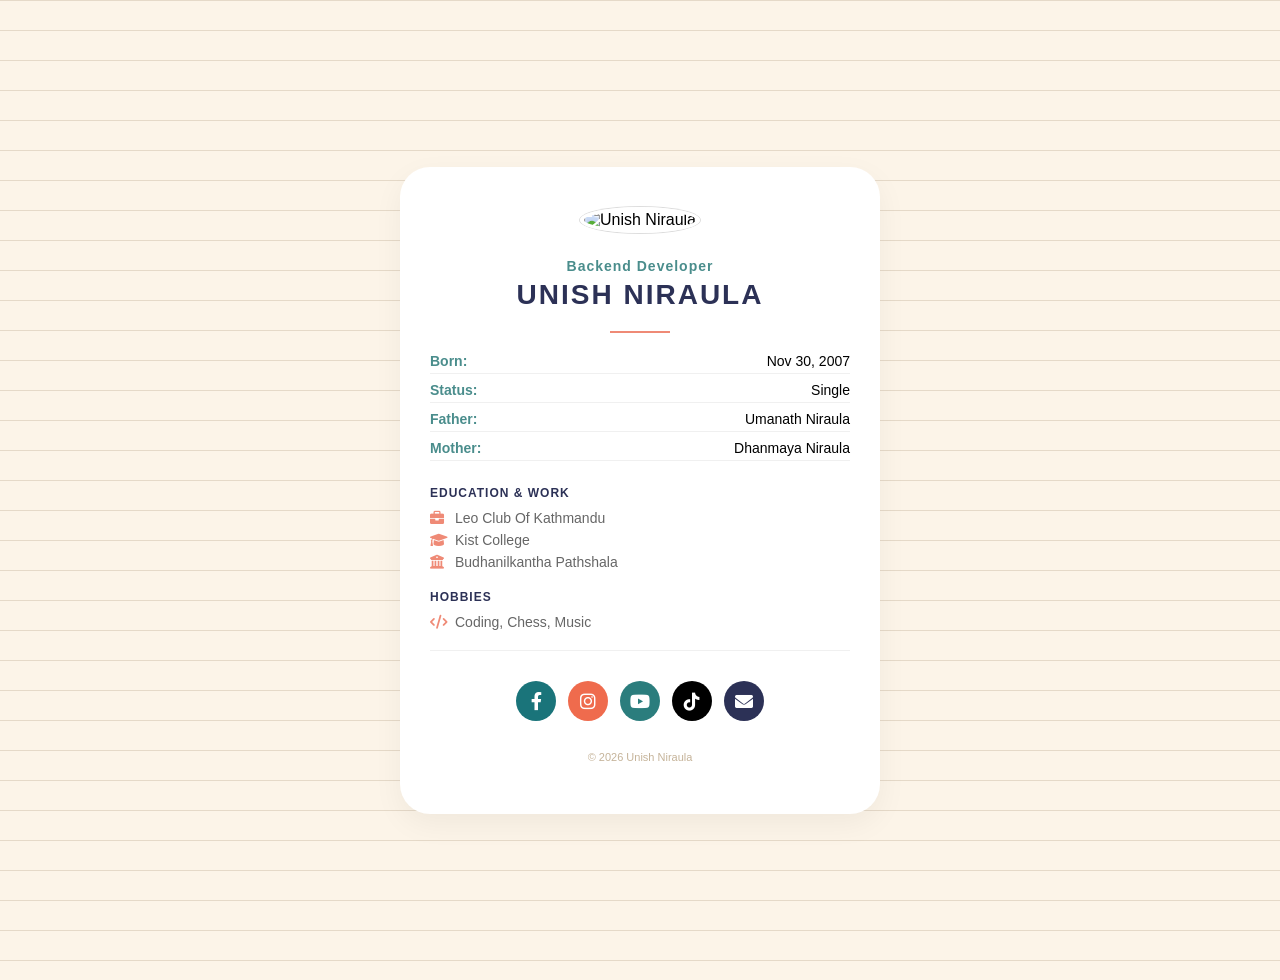
==== index.html @ 9a04c981 "Update index.html" ====
<!DOCTYPE html>
<html lang="en">
<head>
    <meta charset="UTF-8">
    <meta name="viewport" content="width=device-width, initial-scale=1.0">
    <title>Unish Niraula - Profile</title>
    <link rel="stylesheet" href="https://cdnjs.cloudflare.com/ajax/libs/font-awesome/6.0.0/css/all.min.css">
    <style>
        body {
            margin: 0;
            padding: 40px 20px;
            background-color: #fcf4e8; /* Original Creamy Notebook Background */
            background-image: linear-gradient(#e5d9c8 1px, transparent 1px);
            background-size: 100% 30px;
            font-family: 'Segoe UI', Tahoma, Geneva, Verdana, sans-serif;
            display: flex;
            justify-content: center;
            align-items: center;
            min-height: 100vh;
        }

        .card-container {
            background: white;
            width: 100%;
            max-width: 420px;
            border-radius: 30px;
            padding: 40px 30px;
            text-align: center;
            box-shadow: 0 10px 30px rgba(0,0,0,0.05);
        }

        .profile-pic img {
            width: 120px;
            height: 120px;
            border-radius: 50%;
            border: 4px solid #fff;
            box-shadow: 0 0 0 1px #ddd;
            object-fit: cover;
        }

        .role {
            color: #4a8d8c;
            font-size: 14px;
            letter-spacing: 1px;
            margin-top: 25px;
            margin-bottom: 5px;
            font-weight: 600;
        }

        .name {
            color: #2c3156;
            font-size: 28px;
            letter-spacing: 2px;
            margin: 0;
            font-weight: 700;
        }

        .divider {
            width: 60px;
            border: none;
            border-top: 2px solid #ef8a76;
            margin: 20px auto;
        }

        .info-section {
            text-align: left;
            margin-bottom: 25px;
            font-size: 14px;
        }

        .info-row {
            display: flex;
            justify-content: space-between;
            margin-bottom: 8px;
            padding-bottom: 4px;
            border-bottom: 1px solid #f0f0f0;
        }

        .info-label {
            color: #4a8d8c;
            font-weight: 600;
        }

        .section-title {
            color: #2c3156;
            font-size: 12px;
            font-weight: 800;
            text-transform: uppercase;
            margin: 20px 0 10px 0;
            letter-spacing: 1px;
            text-align: left;
        }

        .list-item {
            text-align: left;
            font-size: 14px;
            color: #666;
            margin-bottom: 6px;
            display: flex;
            align-items: center;
            gap: 10px;
        }

        .list-item i {
            color: #ef8a76;
            width: 15px;
        }

        .footer-section {
            border-top: 1px solid #f0f0f0;
            padding-top: 30px;
            margin-top: 20px;
        }

        .social-links {
            display: flex;
            justify-content: center;
            gap: 12px;
        }

        .social-icon {
            width: 40px;
            height: 40px;
            border-radius: 50%;
            display: flex;
            align-items: center;
            justify-content: center;
            color: white;
            text-decoration: none;
            font-size: 18px;
            transition: transform 0.2s ease;
        }

        .social-icon:hover {
            transform: scale(1.1);
        }

        .fb { background-color: #1a747a; }
        .ig { background-color: #ef6b4d; }
        .yt { background-color: #2b7d7d; }
        .tk { background-color: #000000; }
        .em { background-color: #2c3156; }

        .footer-credit {
            margin-top: 30px;
            font-size: 11px;
            color: #c5b399;
        }
    </style>
</head>
<body>

    <div class="card-container">
        <div class="profile-pic">
            <img src="https://www.image2url.com/r2/default/images/1776255063385-7329c0d0-6d35-4802-9589-6c2202324412.jpg" alt="Unish Niraula">
        </div>

        <p class="role">Backend Developer</p>
        <h1 class="name">UNISH NIRAULA</h1>
        <hr class="divider">

        <div class="info-section">
            <div class="info-row"><span class="info-label">Born:</span><span>Nov 30, 2007</span></div>
            <div class="info-row"><span class="info-label">Status:</span><span>Single</span></div>
            <div class="info-row"><span class="info-label">Father:</span><span>Umanath Niraula</span></div>
            <div class="info-row"><span class="info-label">Mother:</span><span>Dhanmaya Niraula</span></div>
        </div>

        <div class="section-title">Education & Work</div>
        <div class="list-item"><i class="fas fa-briefcase"></i> Leo Club Of Kathmandu</div>
        <div class="list-item"><i class="fas fa-graduation-cap"></i> Kist College</div>
        <div class="list-item"><i class="fas fa-university"></i> Budhanilkantha Pathshala</div>

        <div class="section-title">Hobbies</div>
        <div class="list-item"><i class="fas fa-code"></i> Coding, Chess, Music</div>

        <div class="footer-section">
            <div class="social-links">
                <a href="https://www.facebook.com/share/1SvRpGM69y/" target="_blank" class="social-icon fb"><i class="fab fa-facebook-f"></i></a>
                <a href="https://www.instagram.com/unish.niraula_0/" target="_blank" class="social-icon ig"><i class="fab fa-instagram"></i></a>
                <a href="https://youtube.com/@unish.niraula_0" target="_blank" class="social-icon yt"><i class="fab fa-youtube"></i></a>
                <a href="https://www.tiktok.com/@unish.niraula_0" target="_blank" class="social-icon tk"><i class="fab fa-tiktok"></i></a>
                <a href="mailto:unish.2026@gmail.com" class="social-icon em" title="Contact Me"><i class="fas fa-envelope"></i></a>
            </div>
        </div>

        <p class="footer-credit">© 2026 Unish Niraula</p>
    </div>

</body>
</html>
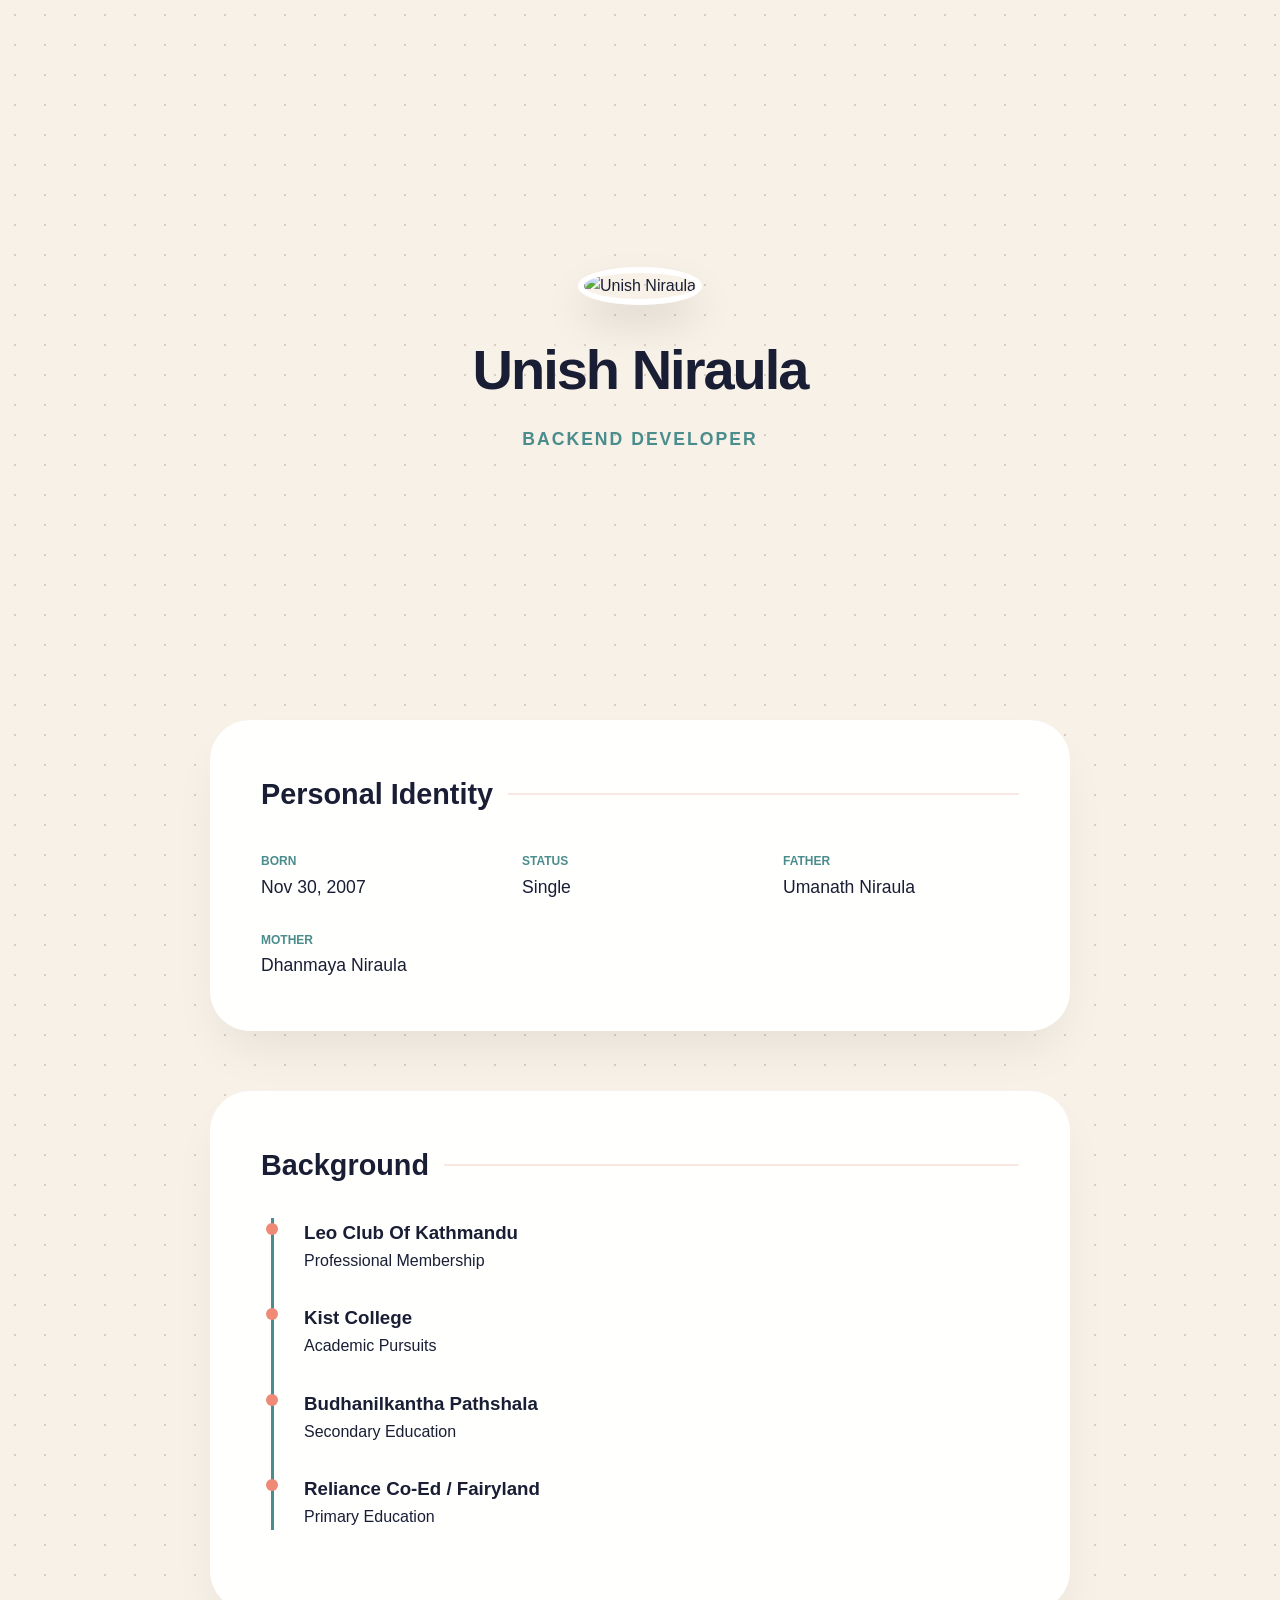
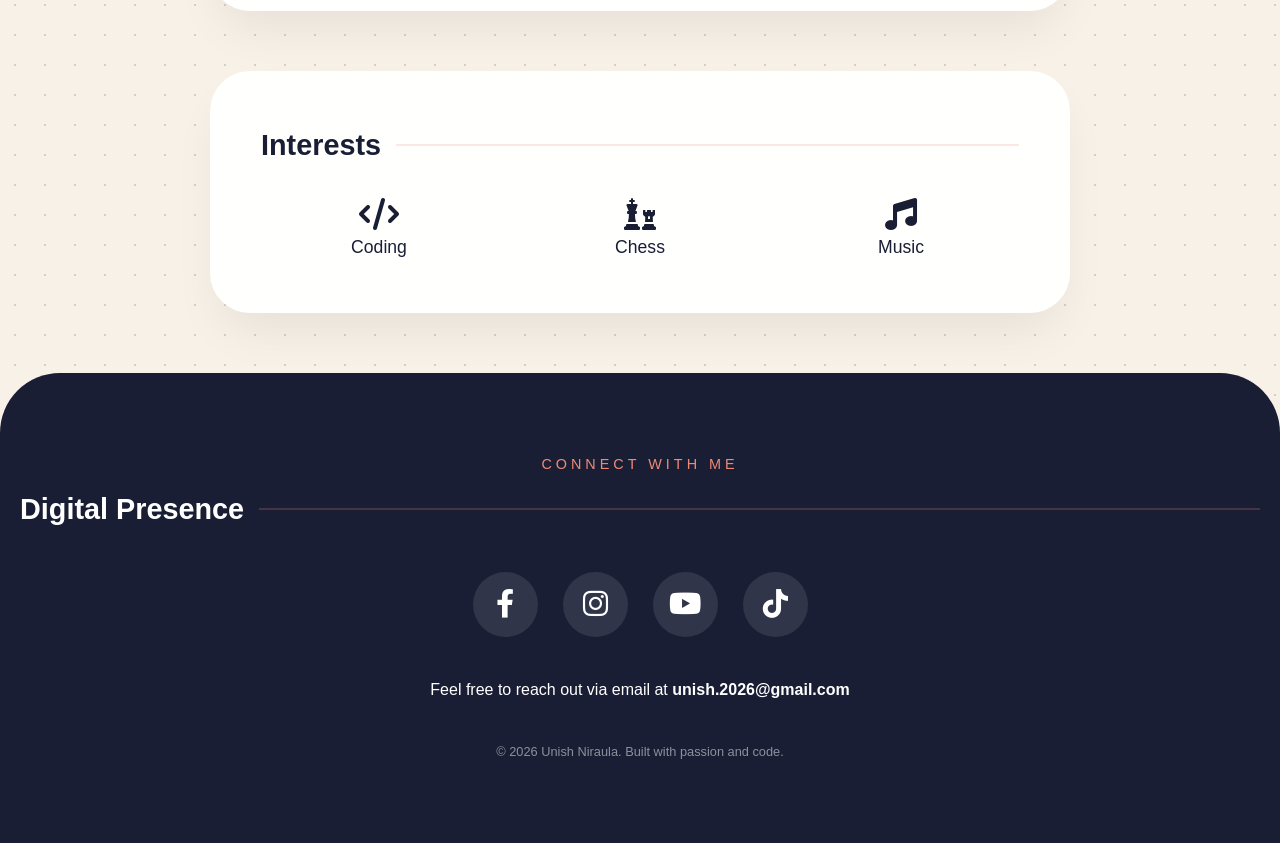
==== commit 4c04ee23: "Update index.html" ====
--- a/index.html
+++ b/index.html
@@ -3,189 +3,282 @@
 <head>
     <meta charset="UTF-8">
     <meta name="viewport" content="width=device-width, initial-scale=1.0">
-    <title>Unish Niraula - Profile</title>
+    <title>Unish Niraula | Backend Developer Portfolio</title>
+    
     <link rel="stylesheet" href="https://cdnjs.cloudflare.com/ajax/libs/font-awesome/6.0.0/css/all.min.css">
+    <script src="https://unpkg.com/scrollreveal"></script>
+    
     <style>
+        :root {
+            --primary: #4a8d8c;
+            --secondary: #ef8a76;
+            --dark: #1a1e35;
+            --glass: rgba(255, 255, 255, 0.95);
+            --bg: #f8f1e7;
+        }
+
+        * {
+            margin: 0;
+            padding: 0;
+            box-sizing: border-box;
+            scroll-behavior: smooth;
+        }
+
         body {
-            margin: 0;
-            padding: 40px 20px;
-            background-color: #fcf4e8; /* Original Creamy Notebook Background */
-            background-image: linear-gradient(#e5d9c8 1px, transparent 1px);
-            background-size: 100% 30px;
-            font-family: 'Segoe UI', Tahoma, Geneva, Verdana, sans-serif;
-            display: flex;
+            background-color: var(--bg);
+            background-image: radial-gradient(#d9cebd 1px, transparent 1px);
+            background-size: 30px 30px;
+            font-family: 'Inter', -apple-system, sans-serif;
+            color: var(--dark);
+            line-height: 1.6;
+        }
+
+        /* Hero Section */
+        .hero {
+            height: 80vh;
+            display: flex;
+            flex-direction: column;
             justify-content: center;
             align-items: center;
-            min-height: 100vh;
-        }
-
-        .card-container {
-            background: white;
-            width: 100%;
-            max-width: 420px;
-            border-radius: 30px;
-            padding: 40px 30px;
             text-align: center;
-            box-shadow: 0 10px 30px rgba(0,0,0,0.05);
+            padding: 20px;
         }
 
         .profile-pic img {
-            width: 120px;
-            height: 120px;
+            width: 160px;
+            height: 160px;
             border-radius: 50%;
-            border: 4px solid #fff;
-            box-shadow: 0 0 0 1px #ddd;
-            object-fit: cover;
-        }
-
-        .role {
-            color: #4a8d8c;
-            font-size: 14px;
-            letter-spacing: 1px;
-            margin-top: 25px;
-            margin-bottom: 5px;
+            border: 6px solid white;
+            box-shadow: 0 20px 40px rgba(0,0,0,0.1);
+            margin-bottom: 20px;
+        }
+
+        .hero h1 {
+            font-size: 3.5rem;
+            font-weight: 800;
+            letter-spacing: -2px;
+            margin-bottom: 10px;
+        }
+
+        .hero p {
+            font-size: 1.1rem;
+            color: var(--primary);
             font-weight: 600;
-        }
-
-        .name {
-            color: #2c3156;
-            font-size: 28px;
+            text-transform: uppercase;
             letter-spacing: 2px;
-            margin: 0;
-            font-weight: 700;
-        }
-
-        .divider {
-            width: 60px;
-            border: none;
-            border-top: 2px solid #ef8a76;
-            margin: 20px auto;
-        }
-
-        .info-section {
-            text-align: left;
-            margin-bottom: 25px;
-            font-size: 14px;
-        }
-
-        .info-row {
-            display: flex;
-            justify-content: space-between;
-            margin-bottom: 8px;
-            padding-bottom: 4px;
-            border-bottom: 1px solid #f0f0f0;
-        }
-
-        .info-label {
-            color: #4a8d8c;
-            font-weight: 600;
-        }
-
-        .section-title {
-            color: #2c3156;
-            font-size: 12px;
+        }
+
+        /* Main Container */
+        .container {
+            max-width: 900px;
+            margin: 0 auto;
+            padding: 0 20px;
+        }
+
+        .card {
+            background: var(--glass);
+            border-radius: 40px;
+            padding: 50px;
+            margin-bottom: 60px;
+            box-shadow: 0 25px 50px -12px rgba(0, 0, 0, 0.08);
+            border: 1px solid rgba(255,255,255,0.4);
+        }
+
+        h2 {
+            font-size: 1.8rem;
+            margin-bottom: 30px;
+            display: flex;
+            align-items: center;
+            gap: 15px;
+        }
+
+        h2::after {
+            content: "";
+            flex: 1;
+            height: 2px;
+            background: var(--secondary);
+            opacity: 0.2;
+        }
+
+        /* Details Grid */
+        .details-grid {
+            display: grid;
+            grid-template-columns: repeat(auto-fit, minmax(200px, 1fr));
+            gap: 25px;
+        }
+
+        .detail-item small {
+            color: var(--primary);
             font-weight: 800;
+            font-size: 0.75rem;
             text-transform: uppercase;
-            margin: 20px 0 10px 0;
-            letter-spacing: 1px;
-            text-align: left;
-        }
-
-        .list-item {
-            text-align: left;
-            font-size: 14px;
-            color: #666;
-            margin-bottom: 6px;
-            display: flex;
-            align-items: center;
-            gap: 10px;
-        }
-
-        .list-item i {
-            color: #ef8a76;
-            width: 15px;
-        }
-
-        .footer-section {
-            border-top: 1px solid #f0f0f0;
-            padding-top: 30px;
-            margin-top: 20px;
+        }
+
+        .detail-item p {
+            font-size: 1.1rem;
+            font-weight: 500;
+        }
+
+        /* Education/Experience Timeline */
+        .timeline {
+            border-left: 3px solid var(--primary);
+            padding-left: 30px;
+            margin-left: 10px;
+        }
+
+        .timeline-entry {
+            position: relative;
+            margin-bottom: 30px;
+        }
+
+        .timeline-entry::before {
+            content: "";
+            position: absolute;
+            left: -38px;
+            top: 5px;
+            width: 12px;
+            height: 12px;
+            border-radius: 50%;
+            background: var(--secondary);
+        }
+
+        /* Social Section (The "Last" Section) */
+        .social-section {
+            background: var(--dark);
+            color: white;
+            padding: 80px 20px;
+            text-align: center;
+            border-radius: 60px 60px 0 0;
+        }
+
+        .social-title {
+            color: var(--secondary);
+            text-transform: uppercase;
+            letter-spacing: 4px;
+            font-size: 0.9rem;
+            margin-bottom: 10px;
         }
 
         .social-links {
             display: flex;
             justify-content: center;
-            gap: 12px;
-        }
-
-        .social-icon {
-            width: 40px;
-            height: 40px;
+            gap: 25px;
+            margin: 40px 0;
+        }
+
+        .social-btn {
+            width: 65px;
+            height: 65px;
+            background: rgba(255,255,255,0.1);
             border-radius: 50%;
             display: flex;
             align-items: center;
             justify-content: center;
+            font-size: 1.8rem;
             color: white;
             text-decoration: none;
-            font-size: 18px;
-            transition: transform 0.2s ease;
-        }
-
-        .social-icon:hover {
-            transform: scale(1.1);
-        }
-
-        .fb { background-color: #1a747a; }
-        .ig { background-color: #ef6b4d; }
-        .yt { background-color: #2b7d7d; }
-        .tk { background-color: #000000; }
-        .em { background-color: #2c3156; }
-
-        .footer-credit {
-            margin-top: 30px;
-            font-size: 11px;
-            color: #c5b399;
+            transition: all 0.4s cubic-bezier(0.175, 0.885, 0.32, 1.275);
+        }
+
+        .social-btn:hover {
+            background: var(--secondary);
+            transform: translateY(-10px);
+        }
+
+        .footer-info {
+            opacity: 0.5;
+            font-size: 0.8rem;
+            margin-top: 40px;
+        }
+
+        @media (max-width: 600px) {
+            .hero h1 { font-size: 2.5rem; }
+            .card { padding: 30px; }
         }
     </style>
 </head>
 <body>
 
-    <div class="card-container">
-        <div class="profile-pic">
+    <section class="hero">
+        <div class="profile-pic reveal-top">
             <img src="https://www.image2url.com/r2/default/images/1776255063385-7329c0d0-6d35-4802-9589-6c2202324412.jpg" alt="Unish Niraula">
         </div>
-
-        <p class="role">Backend Developer</p>
-        <h1 class="name">UNISH NIRAULA</h1>
-        <hr class="divider">
-
-        <div class="info-section">
-            <div class="info-row"><span class="info-label">Born:</span><span>Nov 30, 2007</span></div>
-            <div class="info-row"><span class="info-label">Status:</span><span>Single</span></div>
-            <div class="info-row"><span class="info-label">Father:</span><span>Umanath Niraula</span></div>
-            <div class="info-row"><span class="info-label">Mother:</span><span>Dhanmaya Niraula</span></div>
+        <h1 class="reveal-top">Unish Niraula</h1>
+        <p class="reveal-top">Backend Developer</p>
+    </section>
+
+    <div class="container">
+        <section class="card reveal-bottom">
+            <h2>Personal Identity</h2>
+            <div class="details-grid">
+                <div class="detail-item"><small>Born</small><p>Nov 30, 2007</p></div>
+                <div class="detail-item"><small>Status</small><p>Single</p></div>
+                <div class="detail-item"><small>Father</small><p>Umanath Niraula</p></div>
+                <div class="detail-item"><small>Mother</small><p>Dhanmaya Niraula</p></div>
+            </div>
+        </section>
+
+        <section class="card reveal-bottom">
+            <h2>Background</h2>
+            <div class="timeline">
+                <div class="timeline-entry">
+                    <h3>Leo Club Of Kathmandu</h3>
+                    <p>Professional Membership</p>
+                </div>
+                <div class="timeline-entry">
+                    <h3>Kist College</h3>
+                    <p>Academic Pursuits</p>
+                </div>
+                <div class="timeline-entry">
+                    <h3>Budhanilkantha Pathshala</h3>
+                    <p>Secondary Education</p>
+                </div>
+                <div class="timeline-entry">
+                    <h3>Reliance Co-Ed / Fairyland</h3>
+                    <p>Primary Education</p>
+                </div>
+            </div>
+        </section>
+
+        <section class="card reveal-bottom">
+            <h2>Interests</h2>
+            <div class="details-grid" style="grid-template-columns: repeat(3, 1fr);">
+                <div class="detail-item" style="text-align:center"><i class="fas fa-code fa-2x"></i><p>Coding</p></div>
+                <div class="detail-item" style="text-align:center"><i class="fas fa-chess fa-2x"></i><p>Chess</p></div>
+                <div class="detail-item" style="text-align:center"><i class="fas fa-music fa-2x"></i><p>Music</p></div>
+            </div>
+        </section>
+    </div>
+
+    <section class="social-section reveal-bottom">
+        <p class="social-title">Connect With Me</p>
+        <h2>Digital Presence</h2>
+        
+        <div class="social-links">
+            <a href="https://www.facebook.com/share/1SvRpGM69y/" target="_blank" class="social-btn"><i class="fab fa-facebook-f"></i></a>
+            <a href="https://www.instagram.com/unish.niraula_0/" target="_blank" class="social-btn"><i class="fab fa-instagram"></i></a>
+            <a href="https://youtube.com/@unish.niraula_0" target="_blank" class="social-btn"><i class="fab fa-youtube"></i></a>
+            <a href="https://www.tiktok.com/@unish.niraula_0" target="_blank" class="social-btn"><i class="fab fa-tiktok"></i></a>
         </div>
 
-        <div class="section-title">Education & Work</div>
-        <div class="list-item"><i class="fas fa-briefcase"></i> Leo Club Of Kathmandu</div>
-        <div class="list-item"><i class="fas fa-graduation-cap"></i> Kist College</div>
-        <div class="list-item"><i class="fas fa-university"></i> Budhanilkantha Pathshala</div>
-
-        <div class="section-title">Hobbies</div>
-        <div class="list-item"><i class="fas fa-code"></i> Coding, Chess, Music</div>
-
-        <div class="footer-section">
-            <div class="social-links">
-                <a href="https://www.facebook.com/share/1SvRpGM69y/" target="_blank" class="social-icon fb"><i class="fab fa-facebook-f"></i></a>
-                <a href="https://www.instagram.com/unish.niraula_0/" target="_blank" class="social-icon ig"><i class="fab fa-instagram"></i></a>
-                <a href="https://youtube.com/@unish.niraula_0" target="_blank" class="social-icon yt"><i class="fab fa-youtube"></i></a>
-                <a href="https://www.tiktok.com/@unish.niraula_0" target="_blank" class="social-icon tk"><i class="fab fa-tiktok"></i></a>
-                <a href="mailto:unish.2026@gmail.com" class="social-icon em" title="Contact Me"><i class="fas fa-envelope"></i></a>
-            </div>
+        <p>Feel free to reach out via email at <strong>unish.2026@gmail.com</strong></p>
+        
+        <div class="footer-info">
+            <p>© 2026 Unish Niraula. Built with passion and code.</p>
         </div>
-
-        <p class="footer-credit">© 2026 Unish Niraula</p>
-    </div>
+    </section>
+
+    <script>
+        const sr = ScrollReveal({
+            distance: '50px',
+            duration: 1000,
+            delay: 200,
+            reset: true
+        });
+
+        sr.reveal('.reveal-top', { origin: 'top', interval: 150 });
+        sr.reveal('.reveal-bottom', { origin: 'bottom', interval: 200 });
+    </script>
 
 </body>
-</html>+</html>
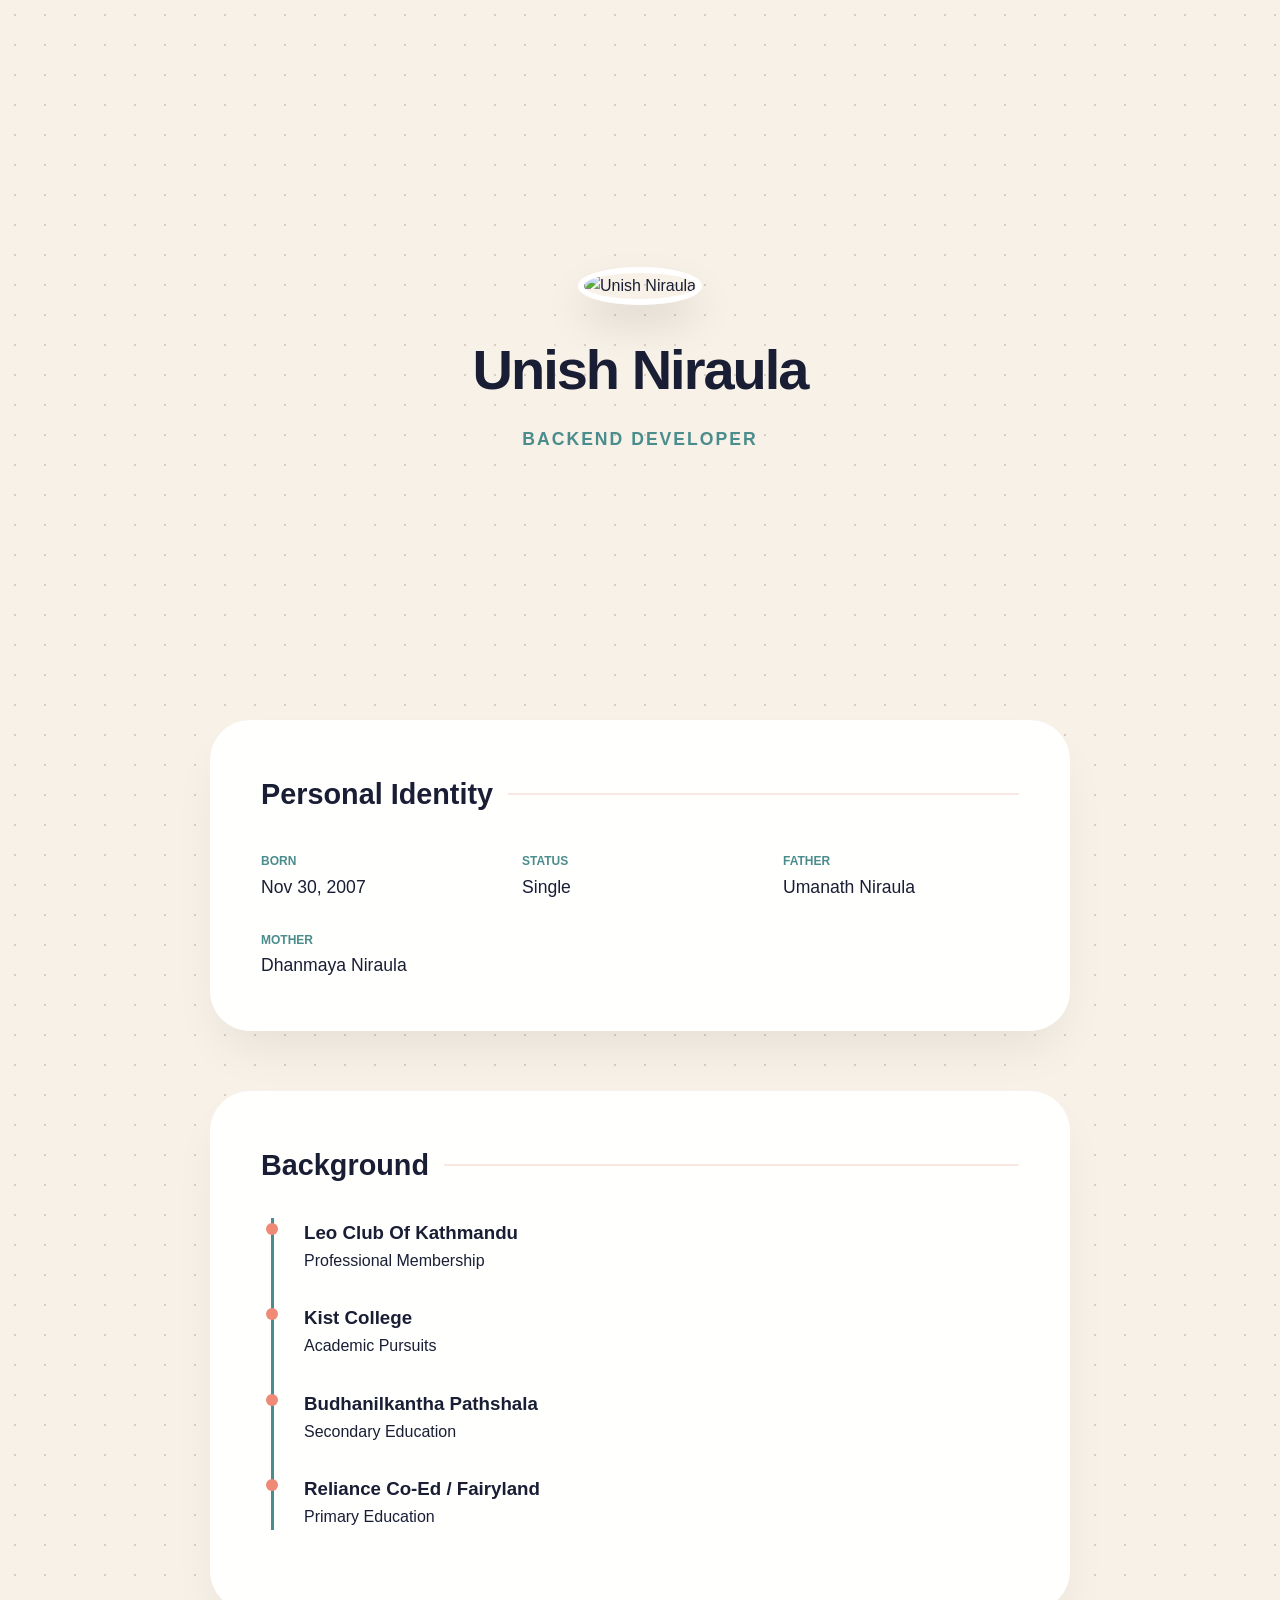
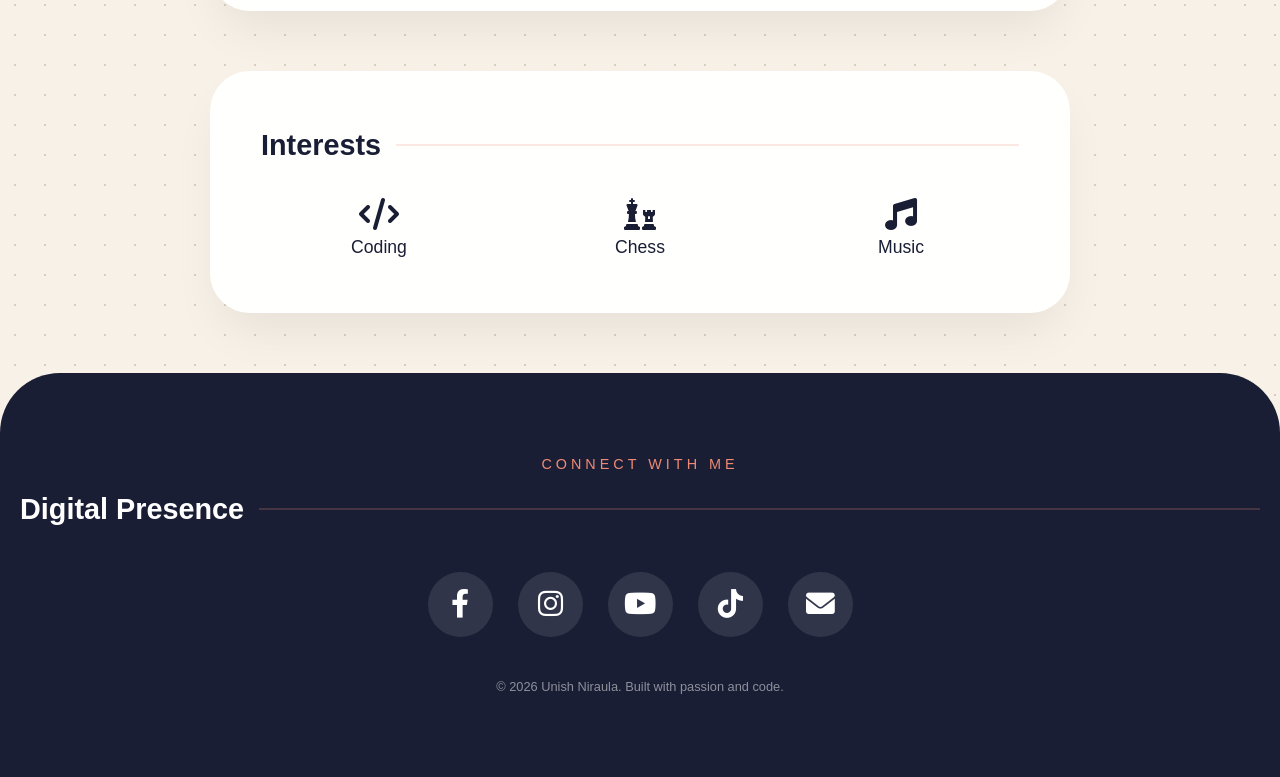
==== commit 88681f8a: "Update index.html" ====
--- a/index.html
+++ b/index.html
@@ -164,6 +164,7 @@
             justify-content: center;
             gap: 25px;
             margin: 40px 0;
+            flex-wrap: wrap;
         }
 
         .social-btn {
@@ -194,6 +195,7 @@
         @media (max-width: 600px) {
             .hero h1 { font-size: 2.5rem; }
             .card { padding: 30px; }
+            .social-links { gap: 15px; }
         }
     </style>
 </head>
@@ -255,13 +257,12 @@
         <h2>Digital Presence</h2>
         
         <div class="social-links">
-            <a href="https://www.facebook.com/share/1SvRpGM69y/" target="_blank" class="social-btn"><i class="fab fa-facebook-f"></i></a>
-            <a href="https://www.instagram.com/unish.niraula_0/" target="_blank" class="social-btn"><i class="fab fa-instagram"></i></a>
-            <a href="https://youtube.com/@unish.niraula_0" target="_blank" class="social-btn"><i class="fab fa-youtube"></i></a>
-            <a href="https://www.tiktok.com/@unish.niraula_0" target="_blank" class="social-btn"><i class="fab fa-tiktok"></i></a>
+            <a href="https://www.facebook.com/share/1SvRpGM69y/" target="_blank" class="social-btn" title="Facebook"><i class="fab fa-facebook-f"></i></a>
+            <a href="https://www.instagram.com/unish.niraula_0/" target="_blank" class="social-btn" title="Instagram"><i class="fab fa-instagram"></i></a>
+            <a href="https://youtube.com/@unish.niraula_0" target="_blank" class="social-btn" title="YouTube"><i class="fab fa-youtube"></i></a>
+            <a href="https://www.tiktok.com/@unish.niraula_0" target="_blank" class="social-btn" title="TikTok"><i class="fab fa-tiktok"></i></a>
+            <a href="mailto:unish.2026@gmail.com" class="social-btn" title="Send Email"><i class="fas fa-envelope"></i></a>
         </div>
-
-        <p>Feel free to reach out via email at <strong>unish.2026@gmail.com</strong></p>
         
         <div class="footer-info">
             <p>© 2026 Unish Niraula. Built with passion and code.</p>
@@ -281,4 +282,4 @@
     </script>
 
 </body>
-</html>
+</html>
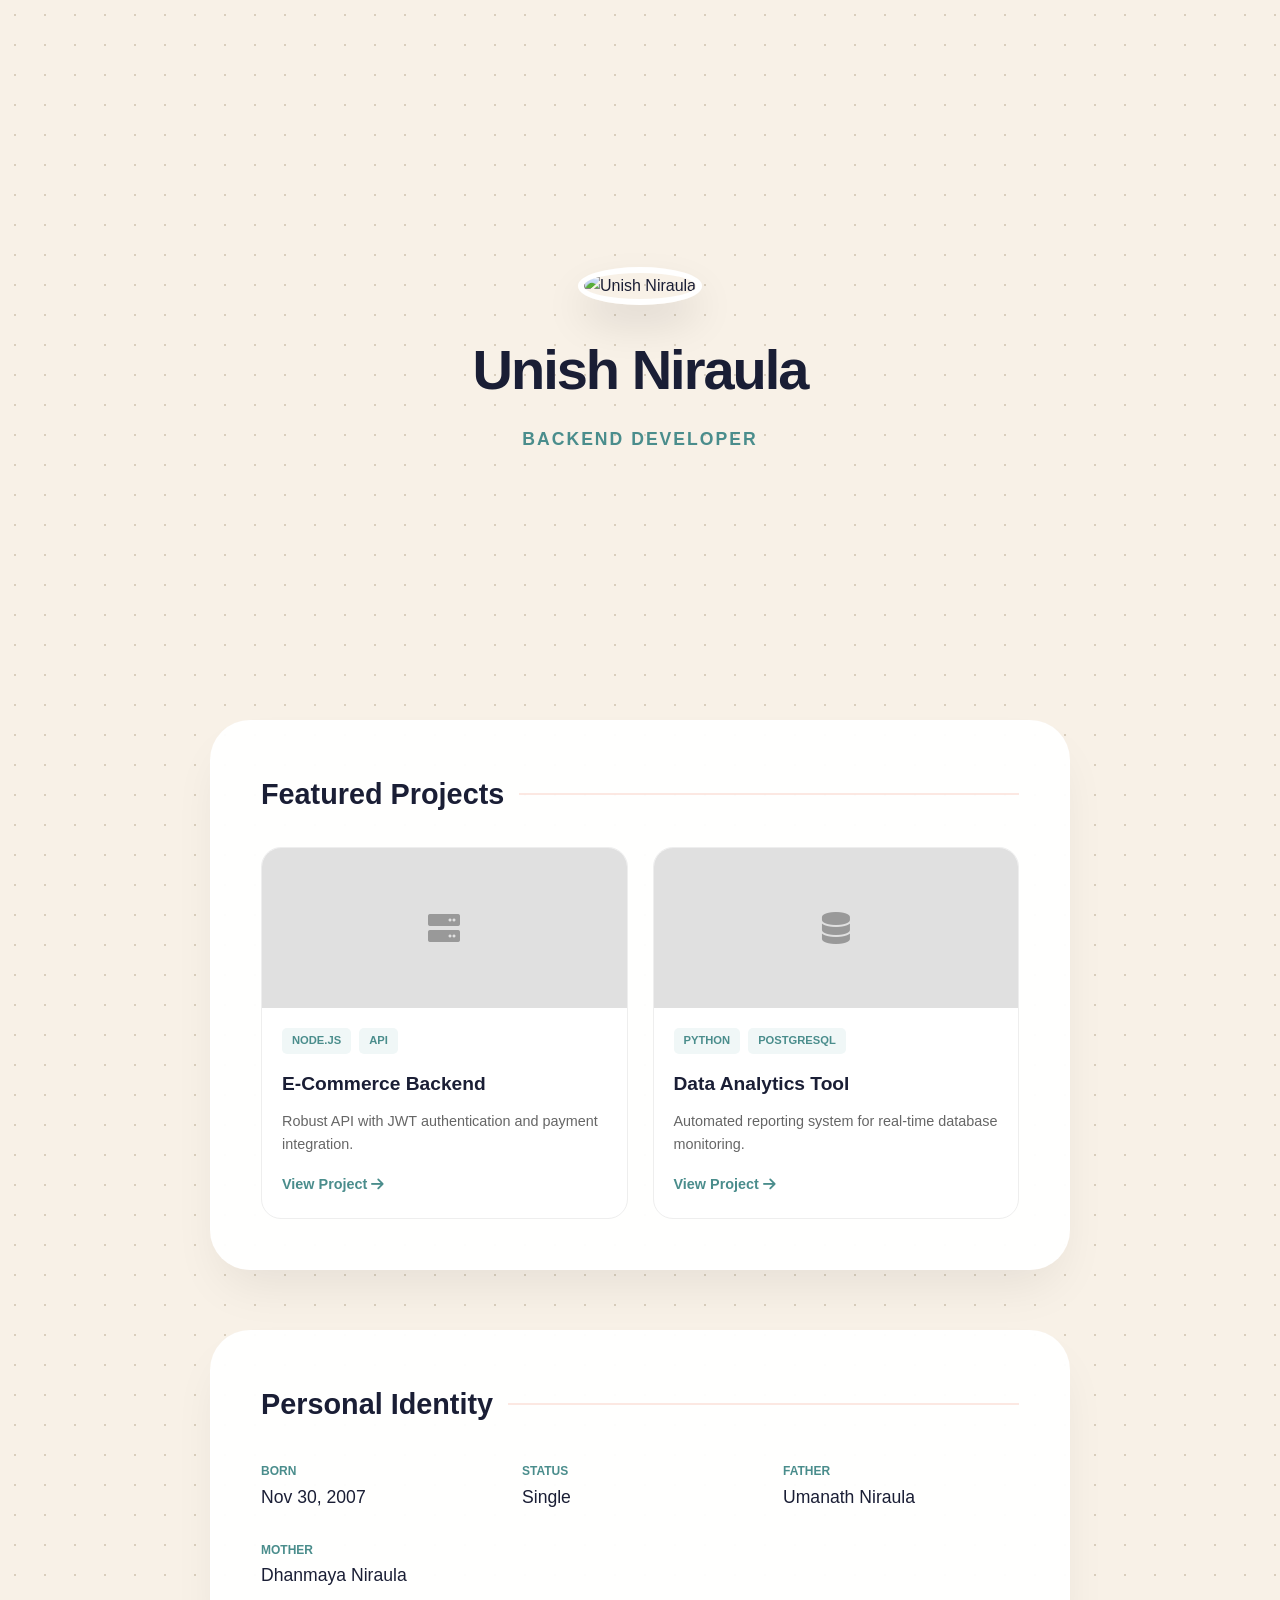
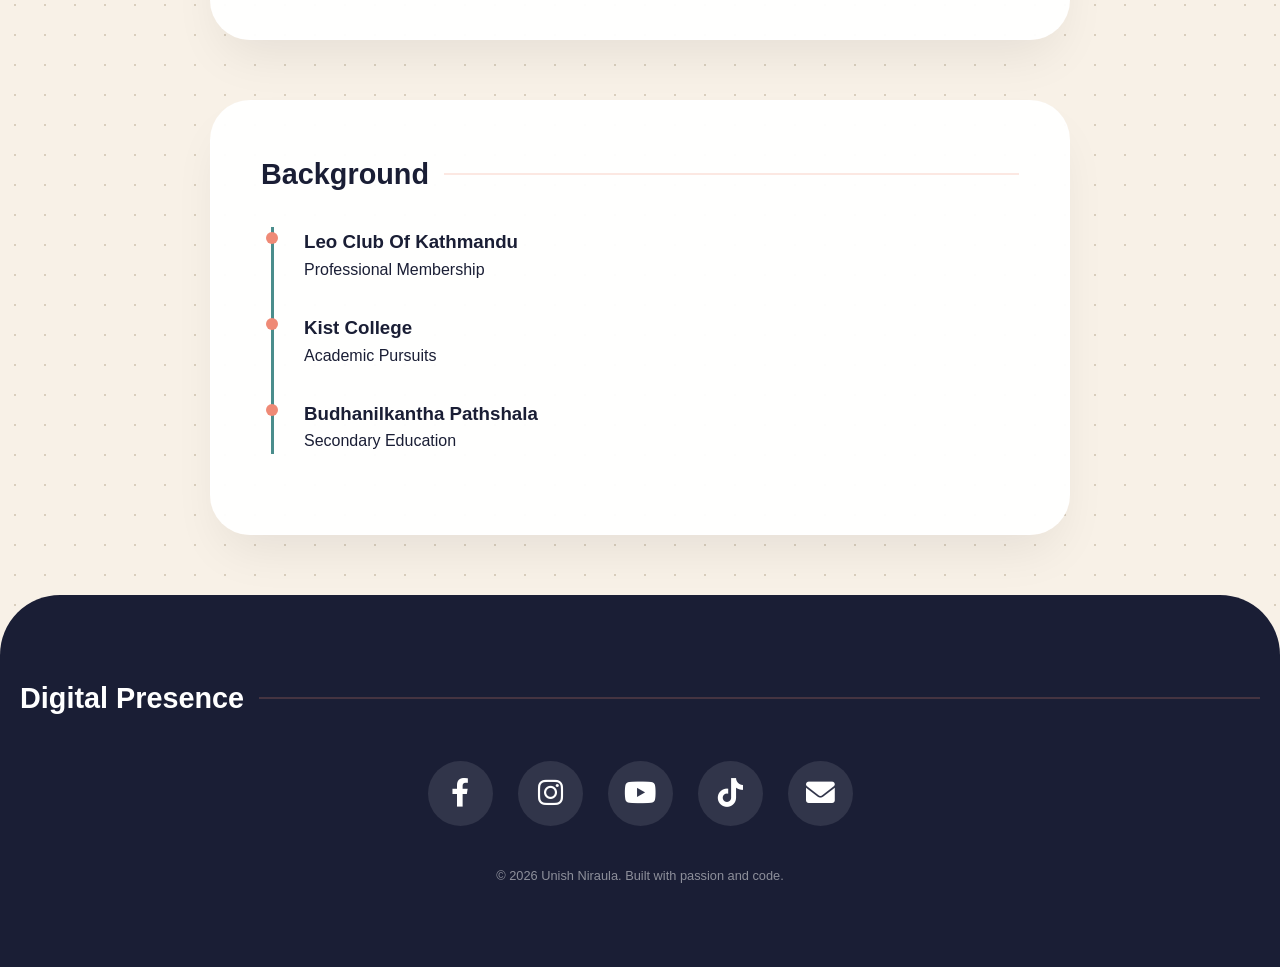
==== commit fe69645c: "Update index.html" ====
--- a/index.html
+++ b/index.html
@@ -100,102 +100,98 @@
             opacity: 0.2;
         }
 
-        /* Details Grid */
-        .details-grid {
+        /* Project Grid */
+        .project-grid {
             display: grid;
-            grid-template-columns: repeat(auto-fit, minmax(200px, 1fr));
+            grid-template-columns: repeat(auto-fit, minmax(280px, 1fr));
             gap: 25px;
-        }
-
-        .detail-item small {
-            color: var(--primary);
-            font-weight: 800;
-            font-size: 0.75rem;
-            text-transform: uppercase;
-        }
-
-        .detail-item p {
-            font-size: 1.1rem;
-            font-weight: 500;
-        }
-
-        /* Education/Experience Timeline */
-        .timeline {
-            border-left: 3px solid var(--primary);
-            padding-left: 30px;
-            margin-left: 10px;
-        }
-
-        .timeline-entry {
-            position: relative;
-            margin-bottom: 30px;
-        }
-
-        .timeline-entry::before {
-            content: "";
-            position: absolute;
-            left: -38px;
-            top: 5px;
-            width: 12px;
-            height: 12px;
-            border-radius: 50%;
-            background: var(--secondary);
-        }
-
-        /* Social Section (The "Last" Section) */
-        .social-section {
-            background: var(--dark);
-            color: white;
-            padding: 80px 20px;
-            text-align: center;
-            border-radius: 60px 60px 0 0;
-        }
-
-        .social-title {
-            color: var(--secondary);
-            text-transform: uppercase;
-            letter-spacing: 4px;
-            font-size: 0.9rem;
-            margin-bottom: 10px;
-        }
-
-        .social-links {
-            display: flex;
-            justify-content: center;
-            gap: 25px;
-            margin: 40px 0;
-            flex-wrap: wrap;
-        }
-
-        .social-btn {
-            width: 65px;
-            height: 65px;
-            background: rgba(255,255,255,0.1);
-            border-radius: 50%;
+            margin-top: 10px;
+        }
+
+        .project-card {
+            background: white;
+            border-radius: 20px;
+            overflow: hidden;
+            border: 1px solid #eee;
+            transition: transform 0.3s ease, box-shadow 0.3s ease;
+        }
+
+        .project-card:hover {
+            transform: translateY(-10px);
+            box-shadow: 0 15px 30px rgba(0,0,0,0.1);
+        }
+
+        .project-img {
+            width: 100%;
+            height: 160px;
+            background: #e0e0e0;
             display: flex;
             align-items: center;
             justify-content: center;
-            font-size: 1.8rem;
-            color: white;
+            color: #999;
+            font-size: 2rem;
+        }
+
+        .project-info {
+            padding: 20px;
+        }
+
+        .project-info h3 {
+            margin-bottom: 10px;
+            font-size: 1.2rem;
+            color: var(--dark);
+        }
+
+        .project-tags {
+            display: flex;
+            gap: 8px;
+            margin-bottom: 15px;
+            flex-wrap: wrap;
+        }
+
+        .tag {
+            font-size: 0.7rem;
+            background: #f0f7f7;
+            color: var(--primary);
+            padding: 4px 10px;
+            border-radius: 5px;
+            font-weight: 700;
+            text-transform: uppercase;
+        }
+
+        .btn-view {
+            display: inline-block;
             text-decoration: none;
-            transition: all 0.4s cubic-bezier(0.175, 0.885, 0.32, 1.275);
-        }
-
-        .social-btn:hover {
-            background: var(--secondary);
-            transform: translateY(-10px);
-        }
-
-        .footer-info {
-            opacity: 0.5;
-            font-size: 0.8rem;
-            margin-top: 40px;
-        }
+            color: var(--primary);
+            font-weight: 700;
+            font-size: 0.9rem;
+            border-bottom: 2px solid transparent;
+            transition: all 0.3s;
+        }
+
+        .btn-view:hover {
+            border-bottom: 2px solid var(--secondary);
+            color: var(--secondary);
+        }
+
+        /* Timeline & Details UI */
+        .details-grid { display: grid; grid-template-columns: repeat(auto-fit, minmax(200px, 1fr)); gap: 25px; }
+        .detail-item small { color: var(--primary); font-weight: 800; font-size: 0.75rem; text-transform: uppercase; }
+        .detail-item p { font-size: 1.1rem; font-weight: 500; }
+
+        .timeline { border-left: 3px solid var(--primary); padding-left: 30px; margin-left: 10px; }
+        .timeline-entry { position: relative; margin-bottom: 30px; }
+        .timeline-entry::before { content: ""; position: absolute; left: -38px; top: 5px; width: 12px; height: 12px; border-radius: 50%; background: var(--secondary); }
+
+        /* Footer/Social */
+        .social-section { background: var(--dark); color: white; padding: 80px 20px; text-align: center; border-radius: 60px 60px 0 0; }
+        .social-links { display: flex; justify-content: center; gap: 25px; margin: 40px 0; flex-wrap: wrap; }
+        .social-btn { width: 65px; height: 65px; background: rgba(255,255,255,0.1); border-radius: 50%; display: flex; align-items: center; justify-content: center; font-size: 1.8rem; color: white; text-decoration: none; transition: all 0.4s ease; }
+        .social-btn:hover { background: var(--secondary); transform: translateY(-10px); }
 
         @media (max-width: 600px) {
             .hero h1 { font-size: 2.5rem; }
             .card { padding: 30px; }
-            .social-links { gap: 15px; }
         }
     </style>
 </head>
@@ -210,6 +206,31 @@
     </section>
 
     <div class="container">
+        <section class="card reveal-bottom">
+            <h2>Featured Projects</h2>
+            <div class="project-grid">
+                <div class="project-card">
+                    <div class="project-img"><i class="fas fa-server"></i></div>
+                    <div class="project-info">
+                        <div class="project-tags"><span class="tag">Node.js</span><span class="tag">API</span></div>
+                        <h3>E-Commerce Backend</h3>
+                        <p style="font-size: 0.9rem; color: #666; margin-bottom: 15px;">Robust API with JWT authentication and payment integration.</p>
+                        <a href="#" class="btn-view">View Project <i class="fas fa-arrow-right"></i></a>
+                    </div>
+                </div>
+
+                <div class="project-card">
+                    <div class="project-img"><i class="fas fa-database"></i></div>
+                    <div class="project-info">
+                        <div class="project-tags"><span class="tag">Python</span><span class="tag">PostgreSQL</span></div>
+                        <h3>Data Analytics Tool</h3>
+                        <p style="font-size: 0.9rem; color: #666; margin-bottom: 15px;">Automated reporting system for real-time database monitoring.</p>
+                        <a href="#" class="btn-view">View Project <i class="fas fa-arrow-right"></i></a>
+                    </div>
+                </div>
+            </div>
+        </section>
+
         <section class="card reveal-bottom">
             <h2>Personal Identity</h2>
             <div class="details-grid">
@@ -235,38 +256,20 @@
                     <h3>Budhanilkantha Pathshala</h3>
                     <p>Secondary Education</p>
                 </div>
-                <div class="timeline-entry">
-                    <h3>Reliance Co-Ed / Fairyland</h3>
-                    <p>Primary Education</p>
-                </div>
-            </div>
-        </section>
-
-        <section class="card reveal-bottom">
-            <h2>Interests</h2>
-            <div class="details-grid" style="grid-template-columns: repeat(3, 1fr);">
-                <div class="detail-item" style="text-align:center"><i class="fas fa-code fa-2x"></i><p>Coding</p></div>
-                <div class="detail-item" style="text-align:center"><i class="fas fa-chess fa-2x"></i><p>Chess</p></div>
-                <div class="detail-item" style="text-align:center"><i class="fas fa-music fa-2x"></i><p>Music</p></div>
             </div>
         </section>
     </div>
 
     <section class="social-section reveal-bottom">
-        <p class="social-title">Connect With Me</p>
-        <h2>Digital Presence</h2>
-        
+        <h2 style="color:white; justify-content:center;">Digital Presence</h2>
         <div class="social-links">
-            <a href="https://www.facebook.com/share/1SvRpGM69y/" target="_blank" class="social-btn" title="Facebook"><i class="fab fa-facebook-f"></i></a>
-            <a href="https://www.instagram.com/unish.niraula_0/" target="_blank" class="social-btn" title="Instagram"><i class="fab fa-instagram"></i></a>
-            <a href="https://youtube.com/@unish.niraula_0" target="_blank" class="social-btn" title="YouTube"><i class="fab fa-youtube"></i></a>
-            <a href="https://www.tiktok.com/@unish.niraula_0" target="_blank" class="social-btn" title="TikTok"><i class="fab fa-tiktok"></i></a>
-            <a href="mailto:unish.2026@gmail.com" class="social-btn" title="Send Email"><i class="fas fa-envelope"></i></a>
+            <a href="https://www.facebook.com/share/1SvRpGM69y/" target="_blank" class="social-btn"><i class="fab fa-facebook-f"></i></a>
+            <a href="https://www.instagram.com/unish.niraula_0/" target="_blank" class="social-btn"><i class="fab fa-instagram"></i></a>
+            <a href="https://youtube.com/@unish.niraula_0" target="_blank" class="social-btn"><i class="fab fa-youtube"></i></a>
+            <a href="https://www.tiktok.com/@unish.niraula_0" target="_blank" class="social-btn"><i class="fab fa-tiktok"></i></a>
+            <a href="mailto:unish.2026@gmail.com" class="social-btn"><i class="fas fa-envelope"></i></a>
         </div>
-        
-        <div class="footer-info">
-            <p>© 2026 Unish Niraula. Built with passion and code.</p>
-        </div>
+        <p style="opacity:0.5; font-size:0.8rem;">© 2026 Unish Niraula. Built with passion and code.</p>
     </section>
 
     <script>
@@ -276,10 +279,8 @@
             delay: 200,
             reset: true
         });
-
         sr.reveal('.reveal-top', { origin: 'top', interval: 150 });
         sr.reveal('.reveal-bottom', { origin: 'bottom', interval: 200 });
     </script>
-
 </body>
 </html>
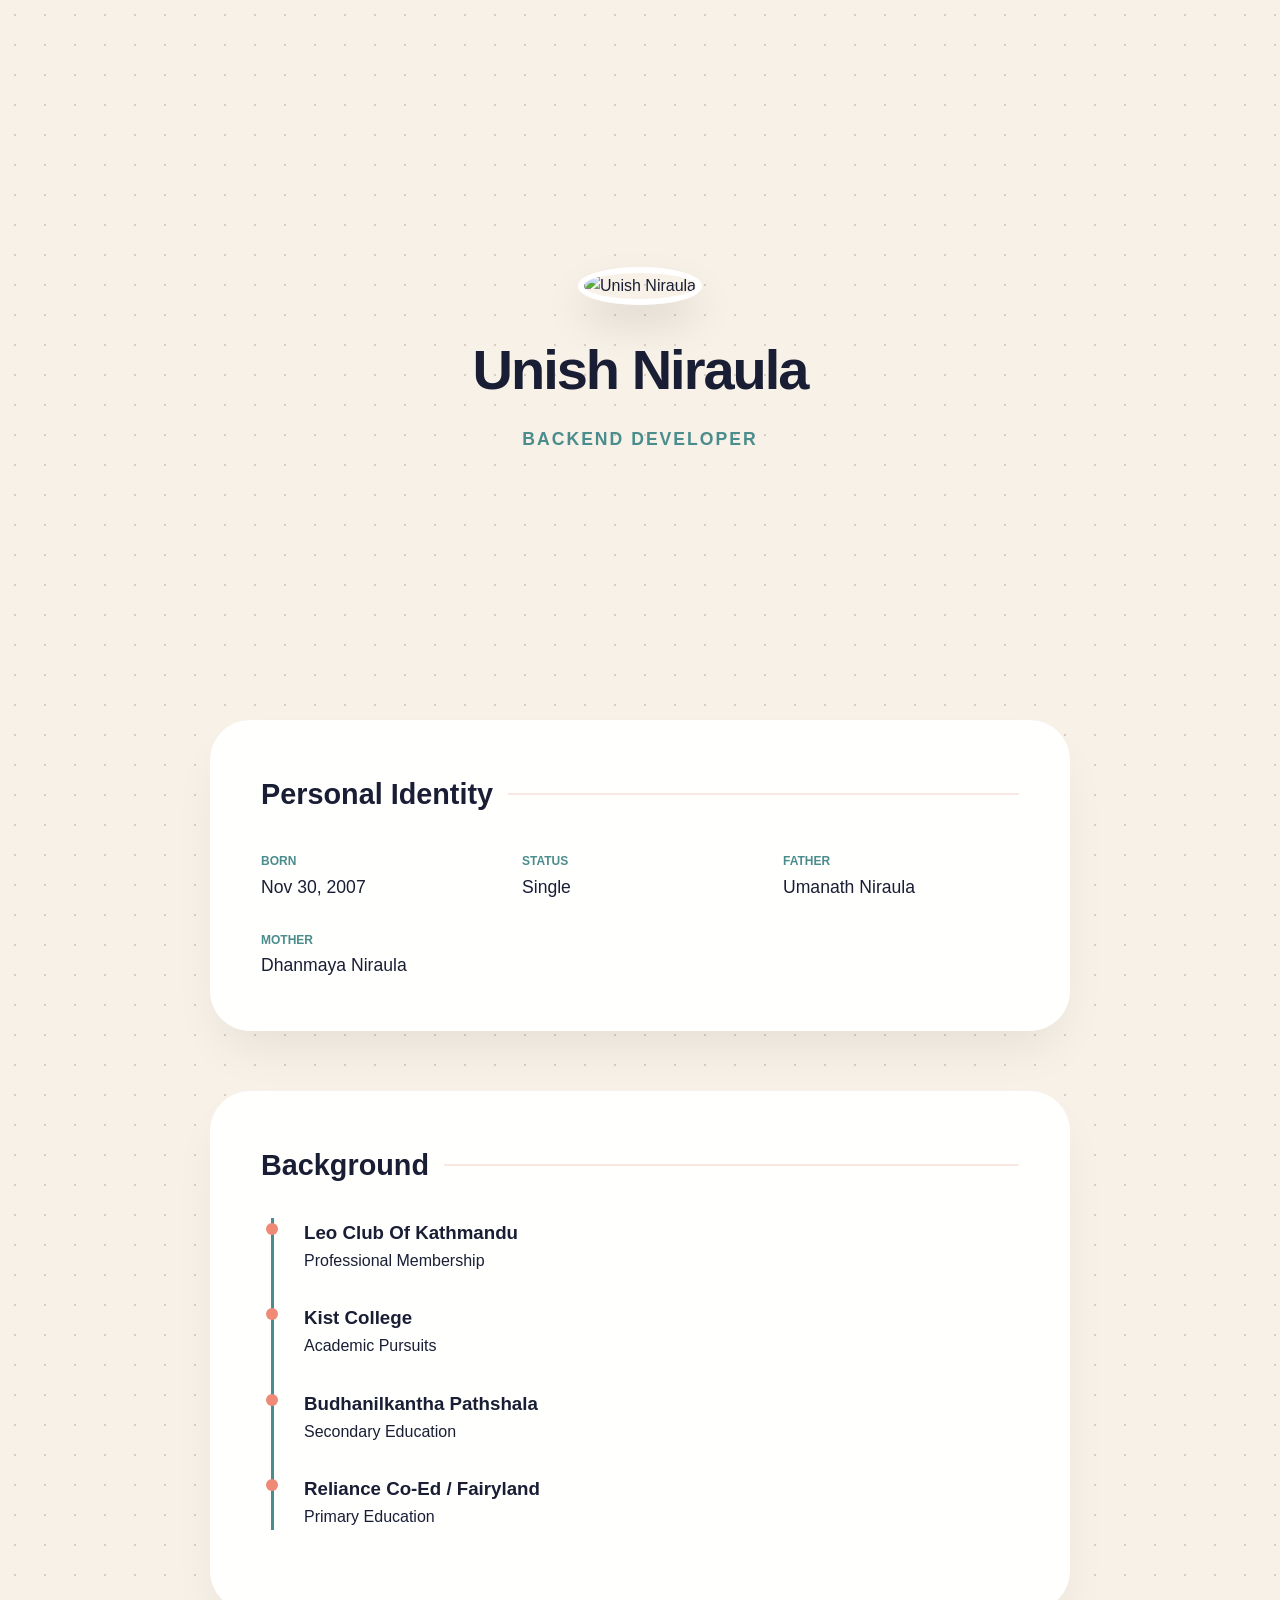
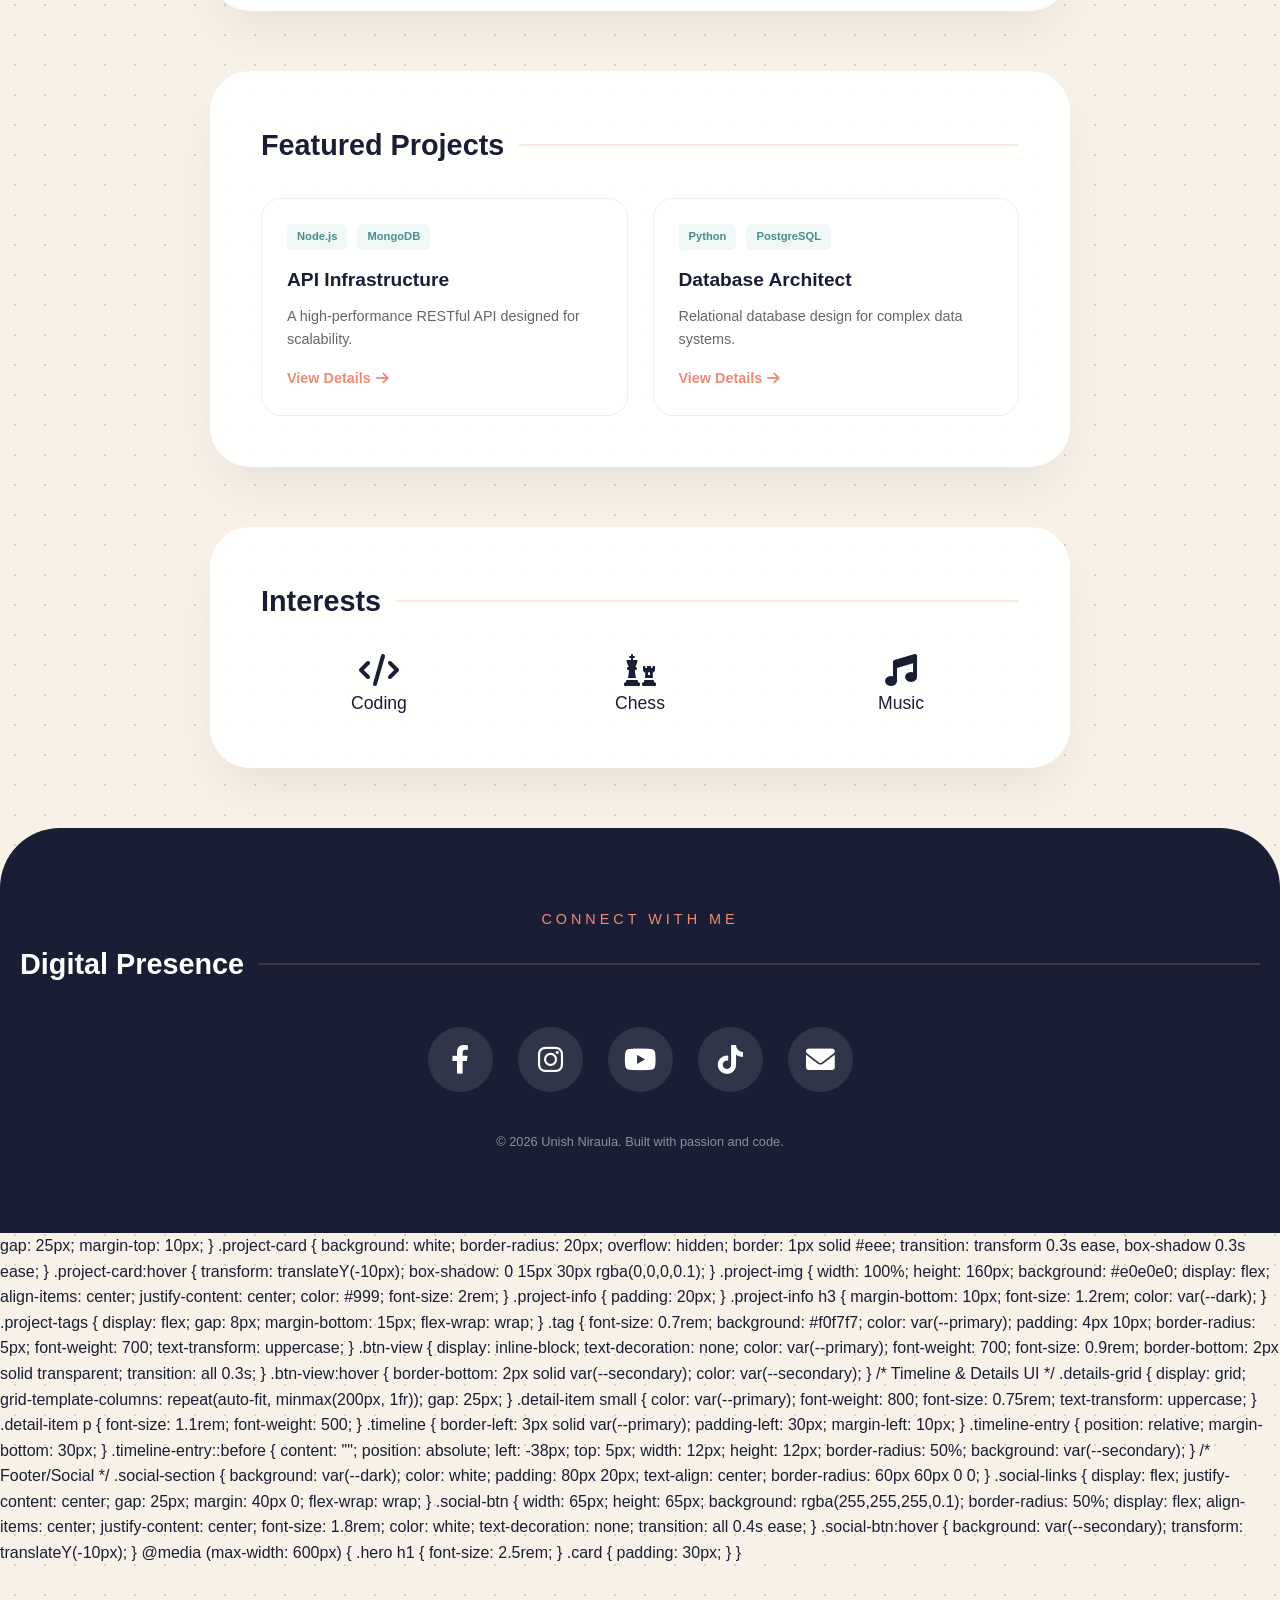
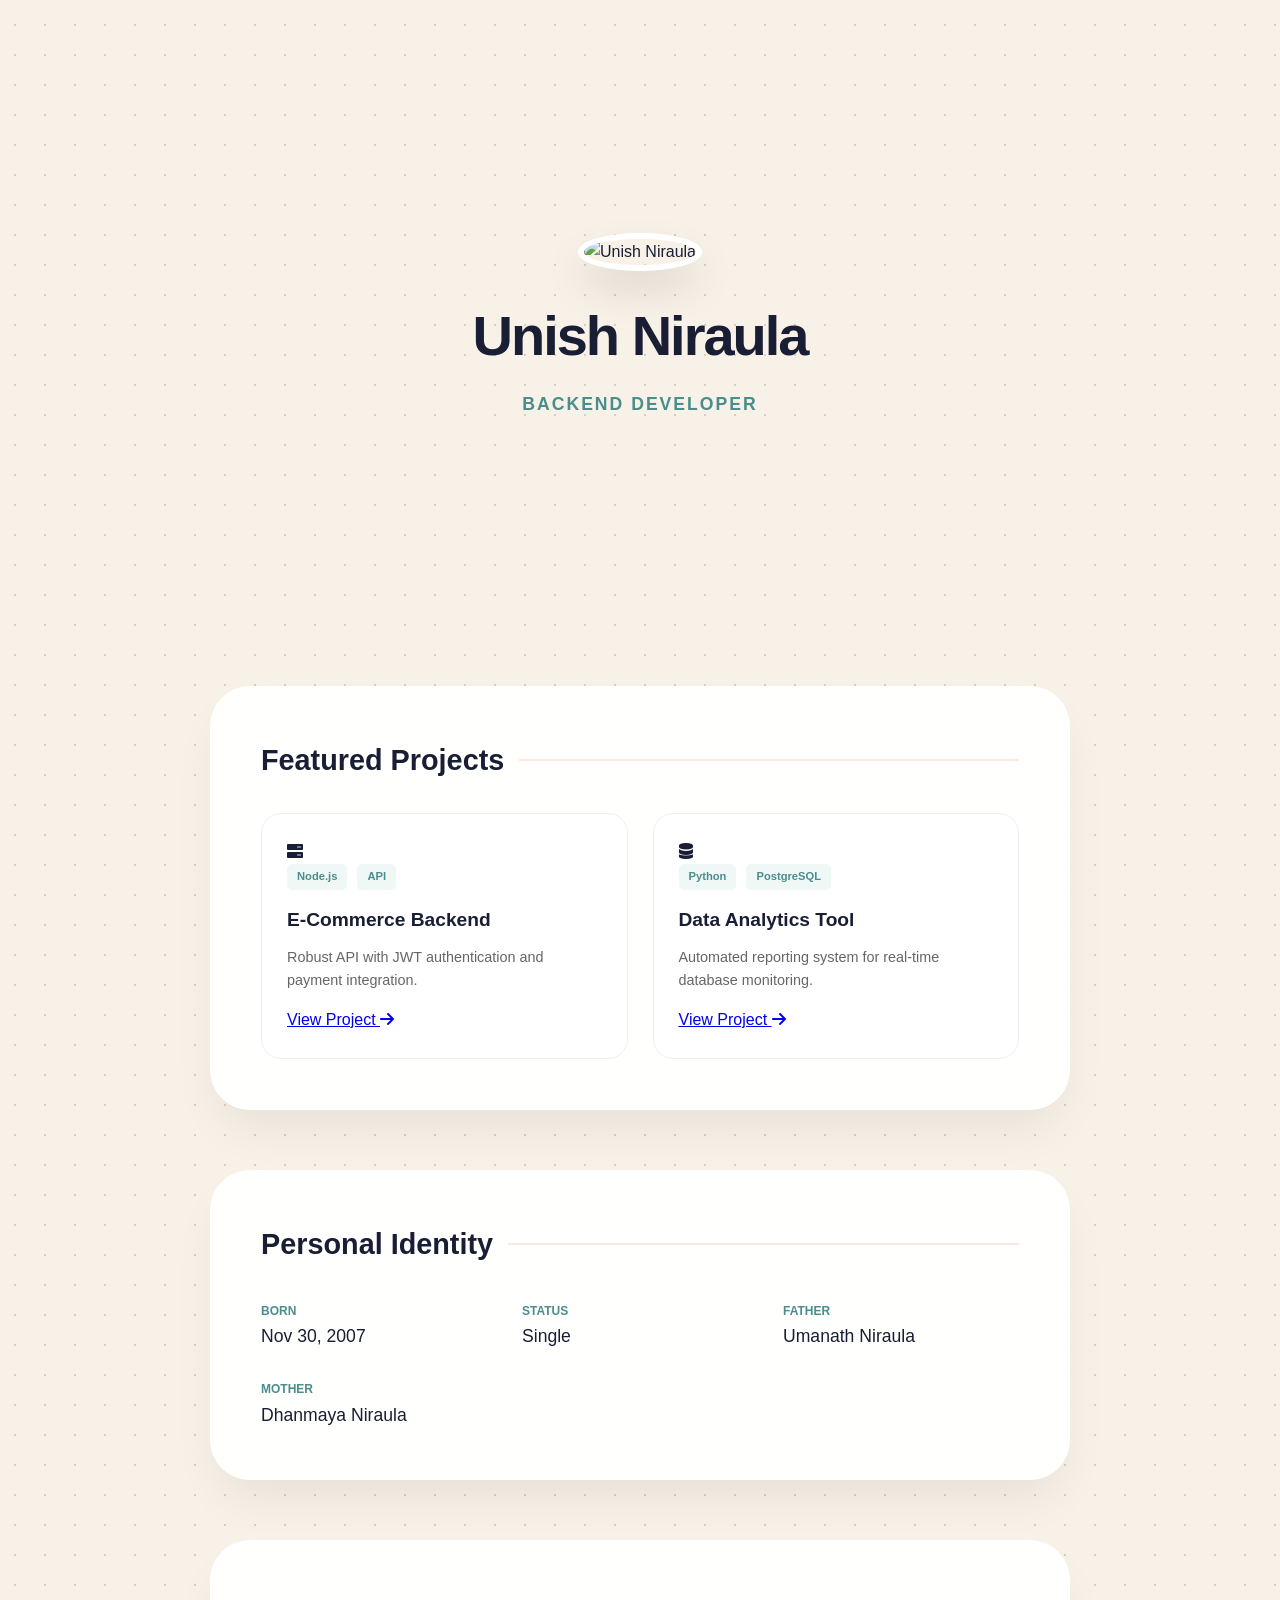
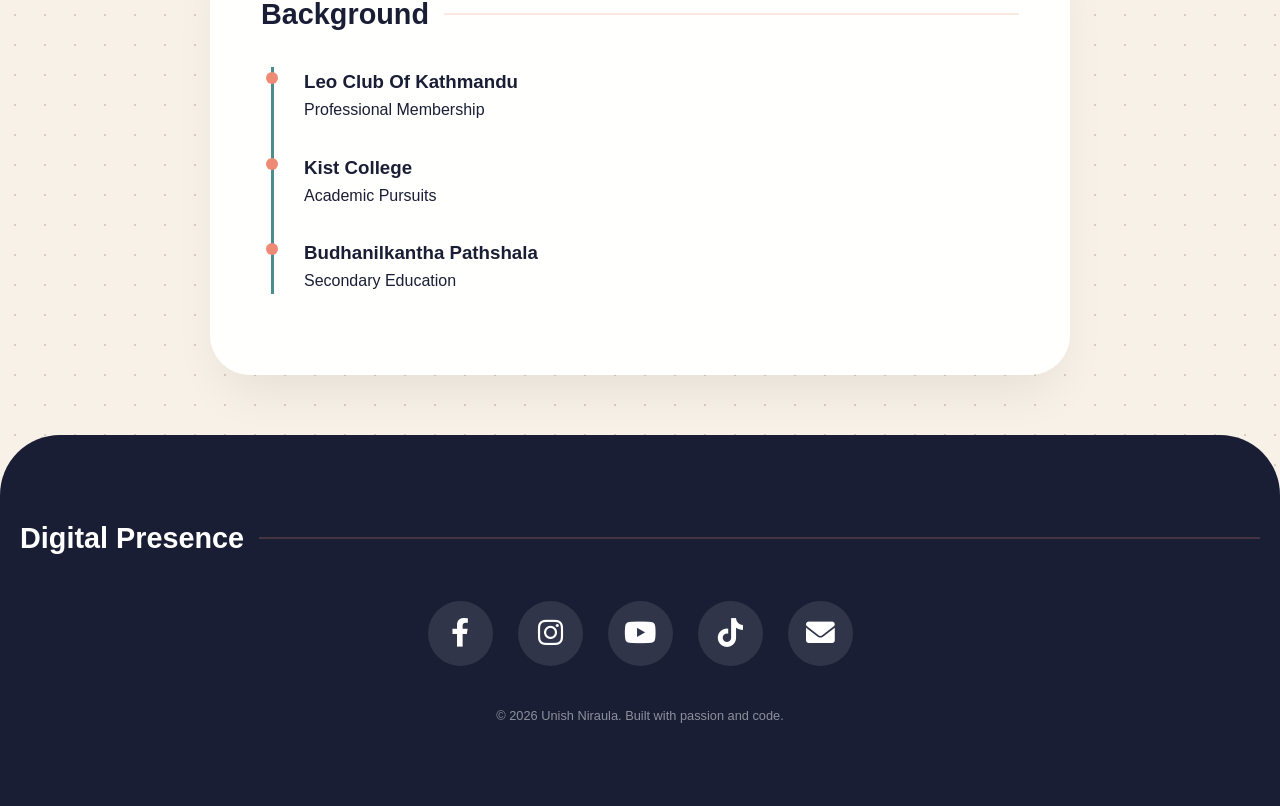
==== commit f1796f49: "Update index.html" ====
--- a/index.html
+++ b/index.html
@@ -100,11 +100,259 @@
             opacity: 0.2;
         }
 
-        /* Project Grid */
+        /* Details Grid */
+        .details-grid {
+            display: grid;
+            grid-template-columns: repeat(auto-fit, minmax(200px, 1fr));
+            gap: 25px;
+        }
+
+        .detail-item small {
+            color: var(--primary);
+            font-weight: 800;
+            font-size: 0.75rem;
+            text-transform: uppercase;
+        }
+
+        .detail-item p {
+            font-size: 1.1rem;
+            font-weight: 500;
+        }
+
+        /* Education/Experience Timeline */
+        .timeline {
+            border-left: 3px solid var(--primary);
+            padding-left: 30px;
+            margin-left: 10px;
+        }
+
+        .timeline-entry {
+            position: relative;
+            margin-bottom: 30px;
+        }
+
+        .timeline-entry::before {
+            content: "";
+            position: absolute;
+            left: -38px;
+            top: 5px;
+            width: 12px;
+            height: 12px;
+            border-radius: 50%;
+            background: var(--secondary);
+        }
+
+        /* Project Styles */
         .project-grid {
             display: grid;
             grid-template-columns: repeat(auto-fit, minmax(280px, 1fr));
             gap: 25px;
+        }
+
+        .project-card {
+            background: white;
+            border-radius: 20px;
+            padding: 25px;
+            border: 1px solid #eee;
+            transition: all 0.3s ease;
+            position: relative;
+        }
+
+        .project-card:hover {
+            transform: translateY(-10px);
+            box-shadow: 0 15px 30px rgba(0,0,0,0.05);
+            border-color: var(--primary);
+        }
+
+        .project-card h3 {
+            margin-bottom: 10px;
+            font-size: 1.2rem;
+        }
+
+        .project-tags {
+            display: flex;
+            gap: 10px;
+            margin-bottom: 15px;
+        }
+
+        .tag {
+            font-size: 0.7rem;
+            background: #f0f7f7;
+            color: var(--primary);
+            padding: 4px 10px;
+            border-radius: 5px;
+            font-weight: 700;
+        }
+
+        .view-link {
+            text-decoration: none;
+            color: var(--secondary);
+            font-weight: 700;
+            font-size: 0.9rem;
+            display: flex;
+            align-items: center;
+            gap: 5px;
+        }
+
+        /* Social Section */
+        .social-section {
+            background: var(--dark);
+            color: white;
+            padding: 80px 20px;
+            text-align: center;
+            border-radius: 60px 60px 0 0;
+        }
+
+        .social-title {
+            color: var(--secondary);
+            text-transform: uppercase;
+            letter-spacing: 4px;
+            font-size: 0.9rem;
+            margin-bottom: 10px;
+        }
+
+        .social-links {
+            display: flex;
+            justify-content: center;
+            gap: 25px;
+            margin: 40px 0;
+            flex-wrap: wrap;
+        }
+
+        .social-btn {
+            width: 65px;
+            height: 65px;
+            background: rgba(255,255,255,0.1);
+            border-radius: 50%;
+            display: flex;
+            align-items: center;
+            justify-content: center;
+            font-size: 1.8rem;
+            color: white;
+            text-decoration: none;
+            transition: all 0.4s cubic-bezier(0.175, 0.885, 0.32, 1.275);
+        }
+
+        .social-btn:hover {
+            background: var(--secondary);
+            transform: translateY(-10px);
+        }
+
+        .footer-info {
+            opacity: 0.5;
+            font-size: 0.8rem;
+            margin-top: 40px;
+        }
+
+        @media (max-width: 600px) {
+            .hero h1 { font-size: 2.5rem; }
+            .card { padding: 30px; }
+            .social-links { gap: 15px; }
+        }
+    </style>
+</head>
+<body>
+
+    <section class="hero">
+        <div class="profile-pic reveal-top">
+            <img src="https://www.image2url.com/r2/default/images/1776255063385-7329c0d0-6d35-4802-9589-6c2202324412.jpg" alt="Unish Niraula">
+        </div>
+        <h1 class="reveal-top">Unish Niraula</h1>
+        <p class="reveal-top">Backend Developer</p>
+    </section>
+
+    <div class="container">
+        <section class="card reveal-bottom">
+            <h2>Personal Identity</h2>
+            <div class="details-grid">
+                <div class="detail-item"><small>Born</small><p>Nov 30, 2007</p></div>
+                <div class="detail-item"><small>Status</small><p>Single</p></div>
+                <div class="detail-item"><small>Father</small><p>Umanath Niraula</p></div>
+                <div class="detail-item"><small>Mother</small><p>Dhanmaya Niraula</p></div>
+            </div>
+        </section>
+
+        <section class="card reveal-bottom">
+            <h2>Background</h2>
+            <div class="timeline">
+                <div class="timeline-entry">
+                    <h3>Leo Club Of Kathmandu</h3>
+                    <p>Professional Membership</p>
+                </div>
+                <div class="timeline-entry">
+                    <h3>Kist College</h3>
+                    <p>Academic Pursuits</p>
+                </div>
+                <div class="timeline-entry">
+                    <h3>Budhanilkantha Pathshala</h3>
+                    <p>Secondary Education</p>
+                </div>
+                <div class="timeline-entry">
+                    <h3>Reliance Co-Ed / Fairyland</h3>
+                    <p>Primary Education</p>
+                </div>
+            </div>
+        </section>
+
+        <section class="card reveal-bottom">
+            <h2>Featured Projects</h2>
+            <div class="project-grid">
+                <div class="project-card">
+                    <div class="project-tags"><span class="tag">Node.js</span><span class="tag">MongoDB</span></div>
+                    <h3>API Infrastructure</h3>
+                    <p style="font-size: 0.9rem; color: #666; margin-bottom: 15px;">A high-performance RESTful API designed for scalability.</p>
+                    <a href="#" class="view-link">View Details <i class="fas fa-arrow-right"></i></a>
+                </div>
+                <div class="project-card">
+                    <div class="project-tags"><span class="tag">Python</span><span class="tag">PostgreSQL</span></div>
+                    <h3>Database Architect</h3>
+                    <p style="font-size: 0.9rem; color: #666; margin-bottom: 15px;">Relational database design for complex data systems.</p>
+                    <a href="#" class="view-link">View Details <i class="fas fa-arrow-right"></i></a>
+                </div>
+            </div>
+        </section>
+
+        <section class="card reveal-bottom">
+            <h2>Interests</h2>
+            <div class="details-grid" style="grid-template-columns: repeat(3, 1fr);">
+                <div class="detail-item" style="text-align:center"><i class="fas fa-code fa-2x"></i><p>Coding</p></div>
+                <div class="detail-item" style="text-align:center"><i class="fas fa-chess fa-2x"></i><p>Chess</p></div>
+                <div class="detail-item" style="text-align:center"><i class="fas fa-music fa-2x"></i><p>Music</p></div>
+            </div>
+        </section>
+    </div>
+
+    <section class="social-section reveal-bottom">
+        <p class="social-title">Connect With Me</p>
+        <h2>Digital Presence</h2>
+        
+        <div class="social-links">
+            <a href="https://www.facebook.com/share/1SvRpGM69y/" target="_blank" class="social-btn" title="Facebook"><i class="fab fa-facebook-f"></i></a>
+            <a href="https://www.instagram.com/unish.niraula_0/" target="_blank" class="social-btn" title="Instagram"><i class="fab fa-instagram"></i></a>
+            <a href="https://youtube.com/@unish.niraula_0" target="_blank" class="social-btn" title="YouTube"><i class="fab fa-youtube"></i></a>
+            <a href="https://www.tiktok.com/@unish.niraula_0" target="_blank" class="social-btn" title="TikTok"><i class="fab fa-tiktok"></i></a>
+            <a href="mailto:unish.2026@gmail.com" class="social-btn" title="Send Email"><i class="fas fa-envelope"></i></a>
+        </div>
+        
+        <div class="footer-info">
+            <p>© 2026 Unish Niraula. Built with passion and code.</p>
+        </div>
+    </section>
+
+    <script>
+        const sr = ScrollReveal({
+            distance: '50px',
+            duration: 1000,
+            delay: 200,
+            reset: true
+        });
+
+        sr.reveal('.reveal-top', { origin: 'top', interval: 150 });
+        sr.reveal('.reveal-bottom', { origin: 'bottom', interval: 200 });
+    </script>
+
+</body>
+</html>            gap: 25px;
             margin-top: 10px;
         }
 
@@ -283,4 +531,4 @@
         sr.reveal('.reveal-bottom', { origin: 'bottom', interval: 200 });
     </script>
 </body>
-</html>+</html>
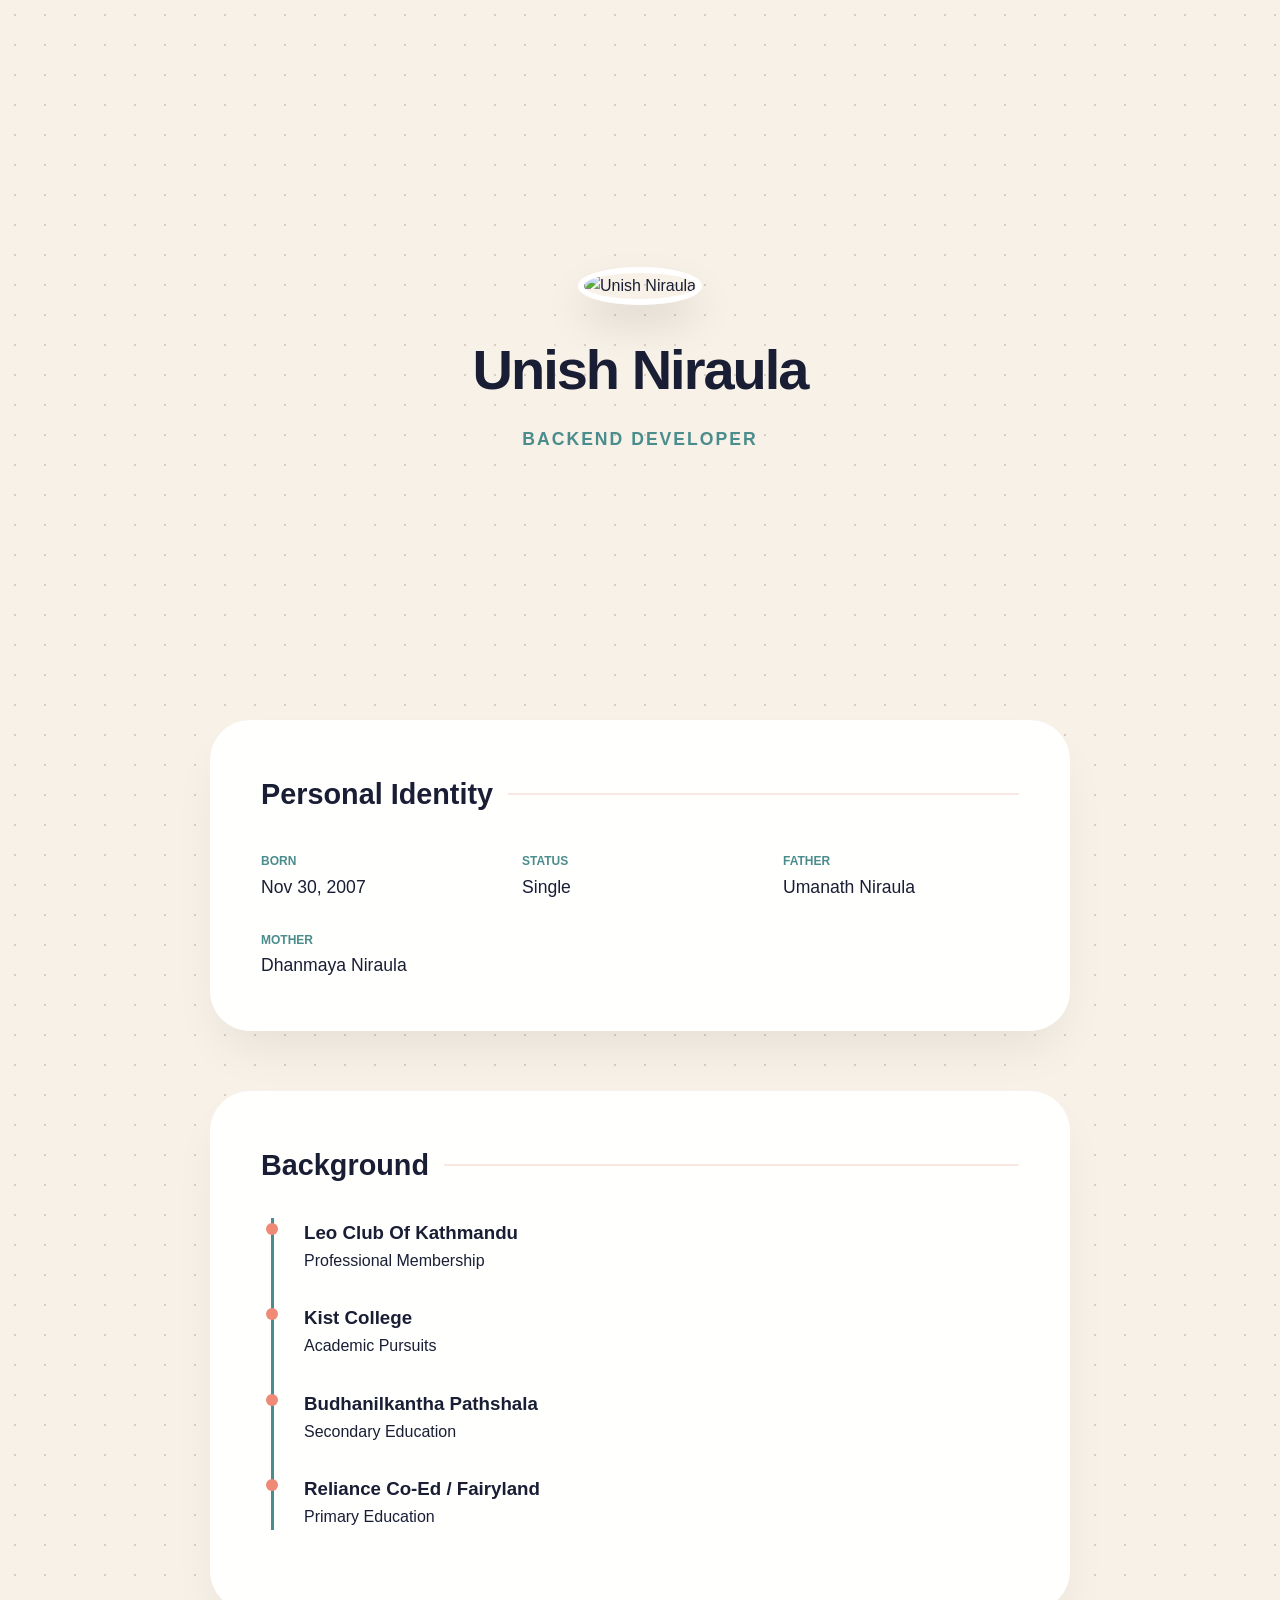
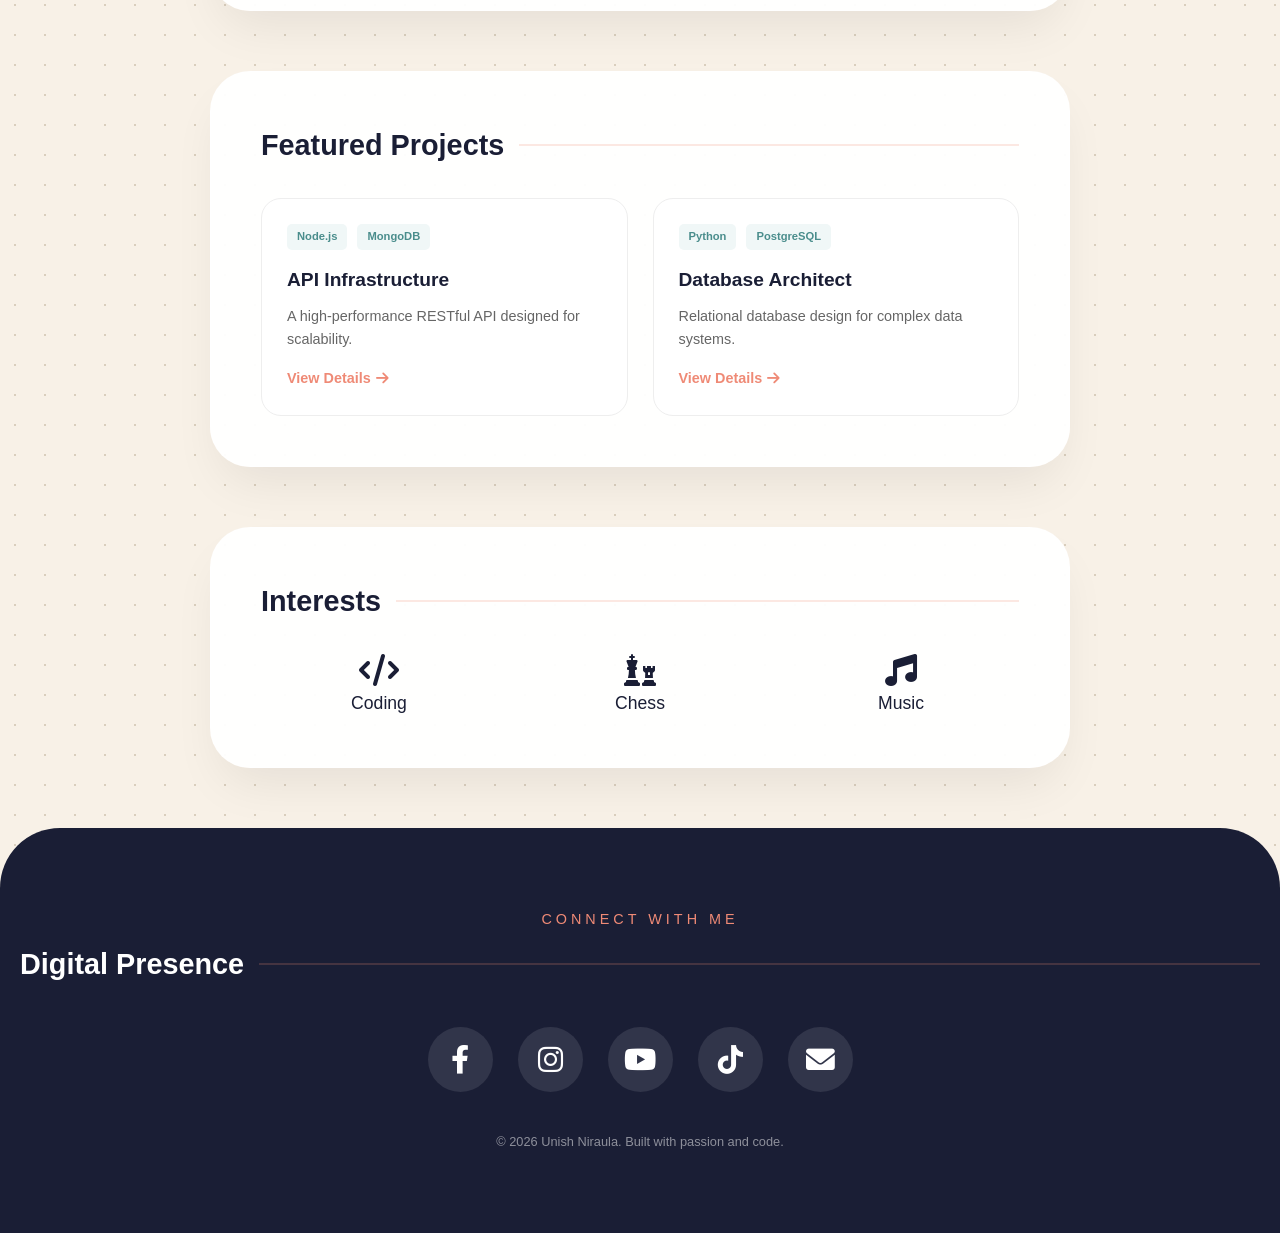
==== commit 7c8363ef: "Update index.html" ====
--- a/index.html
+++ b/index.html
@@ -352,183 +352,4 @@
     </script>
 
 </body>
-</html>            gap: 25px;
-            margin-top: 10px;
-        }
-
-        .project-card {
-            background: white;
-            border-radius: 20px;
-            overflow: hidden;
-            border: 1px solid #eee;
-            transition: transform 0.3s ease, box-shadow 0.3s ease;
-        }
-
-        .project-card:hover {
-            transform: translateY(-10px);
-            box-shadow: 0 15px 30px rgba(0,0,0,0.1);
-        }
-
-        .project-img {
-            width: 100%;
-            height: 160px;
-            background: #e0e0e0;
-            display: flex;
-            align-items: center;
-            justify-content: center;
-            color: #999;
-            font-size: 2rem;
-        }
-
-        .project-info {
-            padding: 20px;
-        }
-
-        .project-info h3 {
-            margin-bottom: 10px;
-            font-size: 1.2rem;
-            color: var(--dark);
-        }
-
-        .project-tags {
-            display: flex;
-            gap: 8px;
-            margin-bottom: 15px;
-            flex-wrap: wrap;
-        }
-
-        .tag {
-            font-size: 0.7rem;
-            background: #f0f7f7;
-            color: var(--primary);
-            padding: 4px 10px;
-            border-radius: 5px;
-            font-weight: 700;
-            text-transform: uppercase;
-        }
-
-        .btn-view {
-            display: inline-block;
-            text-decoration: none;
-            color: var(--primary);
-            font-weight: 700;
-            font-size: 0.9rem;
-            border-bottom: 2px solid transparent;
-            transition: all 0.3s;
-        }
-
-        .btn-view:hover {
-            border-bottom: 2px solid var(--secondary);
-            color: var(--secondary);
-        }
-
-        /* Timeline & Details UI */
-        .details-grid { display: grid; grid-template-columns: repeat(auto-fit, minmax(200px, 1fr)); gap: 25px; }
-        .detail-item small { color: var(--primary); font-weight: 800; font-size: 0.75rem; text-transform: uppercase; }
-        .detail-item p { font-size: 1.1rem; font-weight: 500; }
-
-        .timeline { border-left: 3px solid var(--primary); padding-left: 30px; margin-left: 10px; }
-        .timeline-entry { position: relative; margin-bottom: 30px; }
-        .timeline-entry::before { content: ""; position: absolute; left: -38px; top: 5px; width: 12px; height: 12px; border-radius: 50%; background: var(--secondary); }
-
-        /* Footer/Social */
-        .social-section { background: var(--dark); color: white; padding: 80px 20px; text-align: center; border-radius: 60px 60px 0 0; }
-        .social-links { display: flex; justify-content: center; gap: 25px; margin: 40px 0; flex-wrap: wrap; }
-        .social-btn { width: 65px; height: 65px; background: rgba(255,255,255,0.1); border-radius: 50%; display: flex; align-items: center; justify-content: center; font-size: 1.8rem; color: white; text-decoration: none; transition: all 0.4s ease; }
-        .social-btn:hover { background: var(--secondary); transform: translateY(-10px); }
-
-        @media (max-width: 600px) {
-            .hero h1 { font-size: 2.5rem; }
-            .card { padding: 30px; }
-        }
-    </style>
-</head>
-<body>
-
-    <section class="hero">
-        <div class="profile-pic reveal-top">
-            <img src="https://www.image2url.com/r2/default/images/1776255063385-7329c0d0-6d35-4802-9589-6c2202324412.jpg" alt="Unish Niraula">
-        </div>
-        <h1 class="reveal-top">Unish Niraula</h1>
-        <p class="reveal-top">Backend Developer</p>
-    </section>
-
-    <div class="container">
-        <section class="card reveal-bottom">
-            <h2>Featured Projects</h2>
-            <div class="project-grid">
-                <div class="project-card">
-                    <div class="project-img"><i class="fas fa-server"></i></div>
-                    <div class="project-info">
-                        <div class="project-tags"><span class="tag">Node.js</span><span class="tag">API</span></div>
-                        <h3>E-Commerce Backend</h3>
-                        <p style="font-size: 0.9rem; color: #666; margin-bottom: 15px;">Robust API with JWT authentication and payment integration.</p>
-                        <a href="#" class="btn-view">View Project <i class="fas fa-arrow-right"></i></a>
-                    </div>
-                </div>
-
-                <div class="project-card">
-                    <div class="project-img"><i class="fas fa-database"></i></div>
-                    <div class="project-info">
-                        <div class="project-tags"><span class="tag">Python</span><span class="tag">PostgreSQL</span></div>
-                        <h3>Data Analytics Tool</h3>
-                        <p style="font-size: 0.9rem; color: #666; margin-bottom: 15px;">Automated reporting system for real-time database monitoring.</p>
-                        <a href="#" class="btn-view">View Project <i class="fas fa-arrow-right"></i></a>
-                    </div>
-                </div>
-            </div>
-        </section>
-
-        <section class="card reveal-bottom">
-            <h2>Personal Identity</h2>
-            <div class="details-grid">
-                <div class="detail-item"><small>Born</small><p>Nov 30, 2007</p></div>
-                <div class="detail-item"><small>Status</small><p>Single</p></div>
-                <div class="detail-item"><small>Father</small><p>Umanath Niraula</p></div>
-                <div class="detail-item"><small>Mother</small><p>Dhanmaya Niraula</p></div>
-            </div>
-        </section>
-
-        <section class="card reveal-bottom">
-            <h2>Background</h2>
-            <div class="timeline">
-                <div class="timeline-entry">
-                    <h3>Leo Club Of Kathmandu</h3>
-                    <p>Professional Membership</p>
-                </div>
-                <div class="timeline-entry">
-                    <h3>Kist College</h3>
-                    <p>Academic Pursuits</p>
-                </div>
-                <div class="timeline-entry">
-                    <h3>Budhanilkantha Pathshala</h3>
-                    <p>Secondary Education</p>
-                </div>
-            </div>
-        </section>
-    </div>
-
-    <section class="social-section reveal-bottom">
-        <h2 style="color:white; justify-content:center;">Digital Presence</h2>
-        <div class="social-links">
-            <a href="https://www.facebook.com/share/1SvRpGM69y/" target="_blank" class="social-btn"><i class="fab fa-facebook-f"></i></a>
-            <a href="https://www.instagram.com/unish.niraula_0/" target="_blank" class="social-btn"><i class="fab fa-instagram"></i></a>
-            <a href="https://youtube.com/@unish.niraula_0" target="_blank" class="social-btn"><i class="fab fa-youtube"></i></a>
-            <a href="https://www.tiktok.com/@unish.niraula_0" target="_blank" class="social-btn"><i class="fab fa-tiktok"></i></a>
-            <a href="mailto:unish.2026@gmail.com" class="social-btn"><i class="fas fa-envelope"></i></a>
-        </div>
-        <p style="opacity:0.5; font-size:0.8rem;">© 2026 Unish Niraula. Built with passion and code.</p>
-    </section>
-
-    <script>
-        const sr = ScrollReveal({
-            distance: '50px',
-            duration: 1000,
-            delay: 200,
-            reset: true
-        });
-        sr.reveal('.reveal-top', { origin: 'top', interval: 150 });
-        sr.reveal('.reveal-bottom', { origin: 'bottom', interval: 200 });
-    </script>
-</body>
 </html>
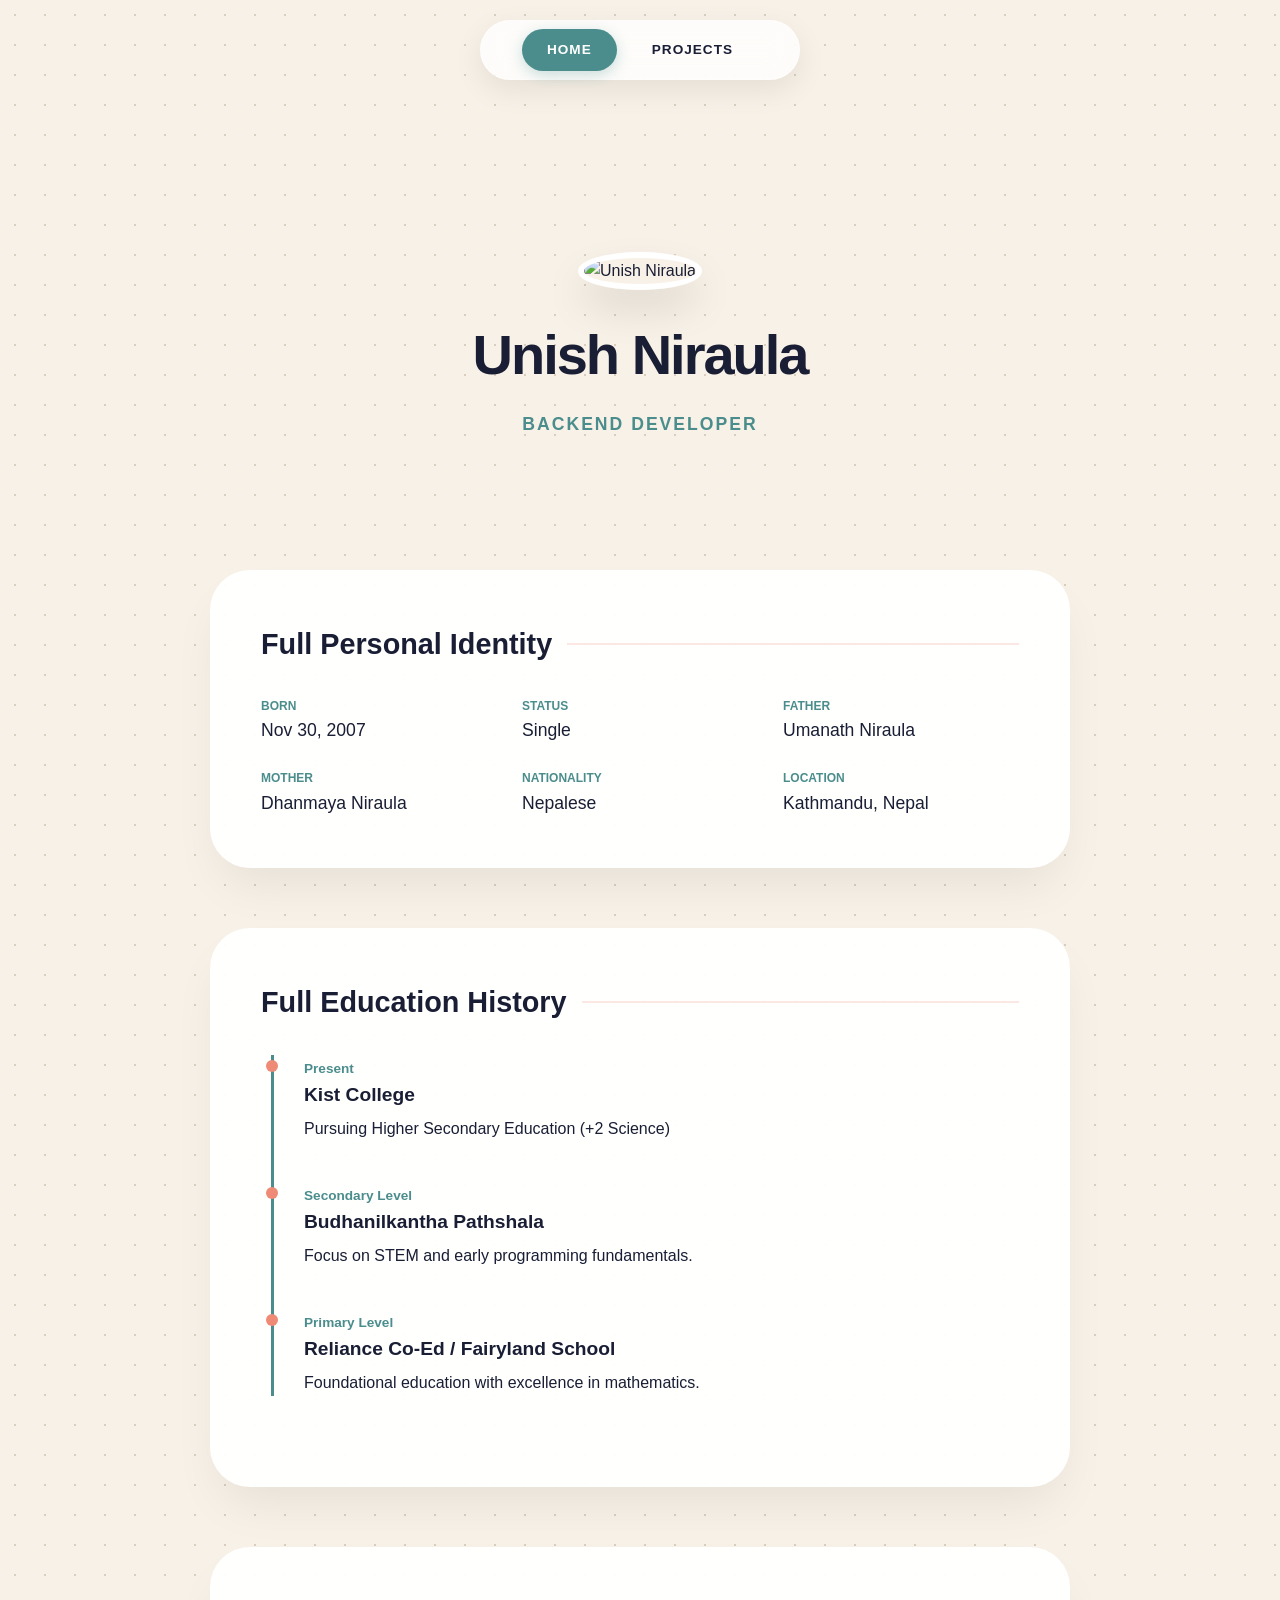
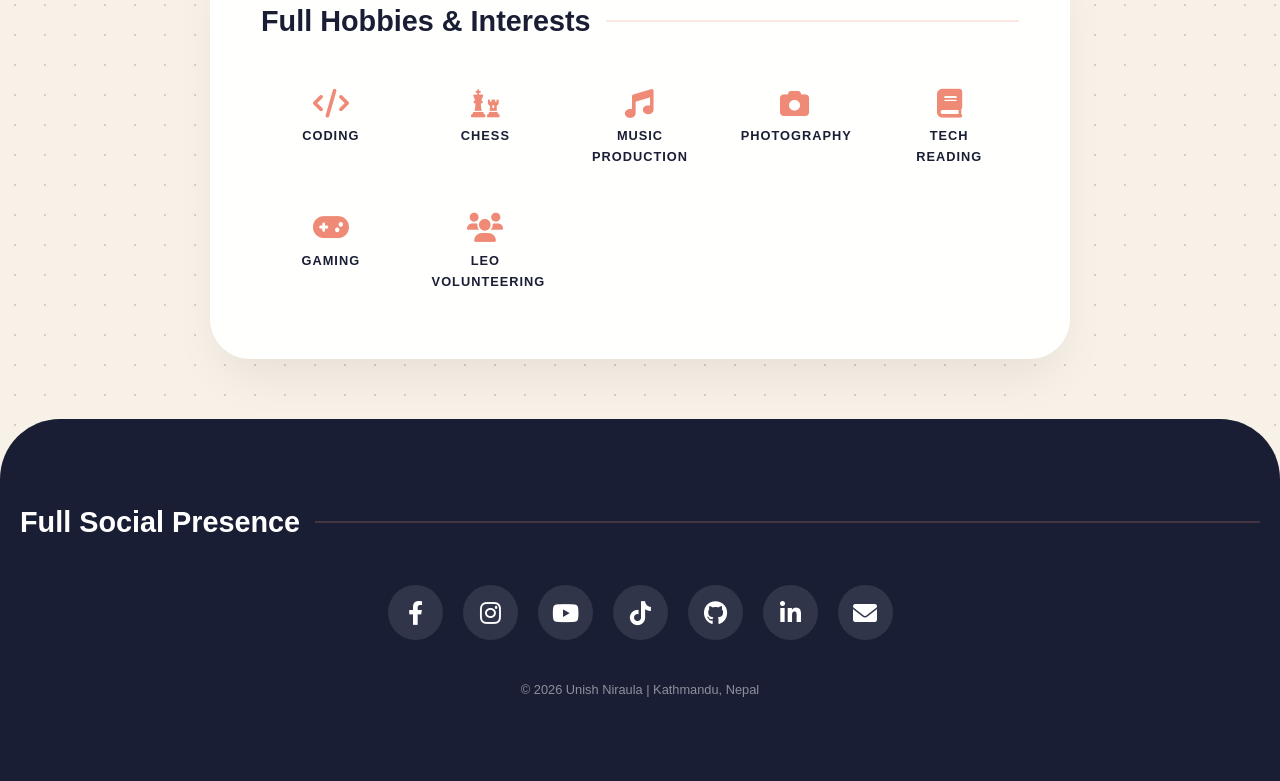
==== commit 112968b2: "Update index.html" ====
--- a/index.html
+++ b/index.html
@@ -33,9 +33,128 @@
             line-height: 1.6;
         }
 
-        /* Hero Section */
+        /* --- PROFESSIONAL NAVIGATION --- */
+        nav {
+            position: fixed;
+            top: 20px;
+            left: 50%;
+            transform: translateX(-50%);
+            width: auto;
+            min-width: 320px;
+            background: rgba(255, 255, 255, 0.8);
+            backdrop-filter: blur(15px);
+            z-index: 1000;
+            padding: 8px;
+            border-radius: 50px;
+            border: 1px solid rgba(255, 255, 255, 0.3);
+            box-shadow: 0 10px 30px rgba(0,0,0,0.08);
+            display: flex;
+            justify-content: center;
+            gap: 10px;
+        }
+
+        .nav-link {
+            text-decoration: none;
+            color: var(--dark);
+            font-weight: 700;
+            padding: 10px 25px;
+            font-size: 0.85rem;
+            text-transform: uppercase;
+            letter-spacing: 1px;
+            transition: all 0.3s cubic-bezier(0.4, 0, 0.2, 1);
+            cursor: pointer;
+            border-radius: 40px;
+            display: inline-block;
+        }
+
+        .nav-link:hover {
+            color: var(--primary);
+            background: rgba(74, 141, 140, 0.05);
+            transform: translateY(-2px);
+        }
+
+        .nav-link.active-nav {
+            background: var(--primary);
+            color: white;
+            box-shadow: 0 4px 15px rgba(74, 141, 140, 0.3);
+        }
+
+        /* --- PAGE LOGIC --- */
+        .page { display: none; padding-top: 120px; }
+        .page.active { display: block; }
+
+        .container { max-width: 900px; margin: 0 auto; padding: 0 20px; }
+
+        .card {
+            background: var(--glass);
+            border-radius: 40px;
+            padding: 50px;
+            margin-bottom: 60px;
+            box-shadow: 0 25px 50px -12px rgba(0, 0, 0, 0.08);
+            border: 1px solid rgba(255,255,255,0.4);
+        }
+
+        h2 { font-size: 1.8rem; margin-bottom: 30px; display: flex; align-items: center; gap: 15px; }
+        h2::after { content: ""; flex: 1; height: 2px; background: var(--secondary); opacity: 0.2; }
+
+        /* --- HOBBIES GRID --- */
+        .hobbies-grid {
+            display: grid;
+            grid-template-columns: repeat(auto-fit, minmax(130px, 1fr));
+            gap: 15px;
+            text-align: center;
+        }
+
+        .hobby-item {
+            padding: 15px;
+            background: rgba(255, 255, 255, 0.5);
+            border-radius: 20px;
+            transition: 0.3s;
+            border: 1px solid transparent;
+        }
+
+        .hobby-item:hover {
+            background: white;
+            border-color: var(--secondary);
+            transform: translateY(-5px);
+        }
+
+        .hobby-item i { font-size: 1.8rem; color: var(--secondary); margin-bottom: 8px; }
+        .hobby-item p { font-weight: 700; font-size: 0.8rem; text-transform: uppercase; letter-spacing: 1px; }
+
+        /* --- PROJECT GRID STYLES --- */
+        .project-grid {
+            display: grid;
+            grid-template-columns: repeat(auto-fit, minmax(280px, 1fr));
+            gap: 25px;
+            margin-top: 20px;
+        }
+
+        .project-link { text-decoration: none; color: inherit; display: block; }
+
+        .project-card {
+            background: white;
+            border-radius: 25px;
+            padding: 30px;
+            border: 1px solid #eee;
+            transition: all 0.3s ease;
+            height: 100%;
+            display: flex;
+            flex-direction: column;
+            gap: 15px;
+        }
+
+        .project-card:hover {
+            transform: translateY(-10px);
+            border-color: var(--primary);
+            box-shadow: 0 15px 30px rgba(74, 141, 140, 0.1);
+        }
+
+        .tag { font-size: 0.7rem; background: #f0f7f7; color: var(--primary); padding: 4px 10px; border-radius: 6px; font-weight: 700; }
+
+        /* --- HERO & GENERAL --- */
         .hero {
-            height: 80vh;
+            height: 50vh;
             display: flex;
             flex-direction: column;
             justify-content: center;
@@ -51,305 +170,153 @@
             border: 6px solid white;
             box-shadow: 0 20px 40px rgba(0,0,0,0.1);
             margin-bottom: 20px;
-        }
-
-        .hero h1 {
-            font-size: 3.5rem;
-            font-weight: 800;
-            letter-spacing: -2px;
-            margin-bottom: 10px;
-        }
-
-        .hero p {
-            font-size: 1.1rem;
-            color: var(--primary);
-            font-weight: 600;
-            text-transform: uppercase;
-            letter-spacing: 2px;
-        }
-
-        /* Main Container */
-        .container {
-            max-width: 900px;
-            margin: 0 auto;
-            padding: 0 20px;
-        }
-
-        .card {
-            background: var(--glass);
-            border-radius: 40px;
-            padding: 50px;
-            margin-bottom: 60px;
-            box-shadow: 0 25px 50px -12px rgba(0, 0, 0, 0.08);
-            border: 1px solid rgba(255,255,255,0.4);
-        }
-
-        h2 {
-            font-size: 1.8rem;
-            margin-bottom: 30px;
-            display: flex;
-            align-items: center;
-            gap: 15px;
-        }
-
-        h2::after {
-            content: "";
-            flex: 1;
-            height: 2px;
-            background: var(--secondary);
-            opacity: 0.2;
-        }
-
-        /* Details Grid */
-        .details-grid {
-            display: grid;
-            grid-template-columns: repeat(auto-fit, minmax(200px, 1fr));
-            gap: 25px;
-        }
-
-        .detail-item small {
-            color: var(--primary);
-            font-weight: 800;
-            font-size: 0.75rem;
-            text-transform: uppercase;
-        }
-
-        .detail-item p {
-            font-size: 1.1rem;
-            font-weight: 500;
-        }
-
-        /* Education/Experience Timeline */
-        .timeline {
-            border-left: 3px solid var(--primary);
-            padding-left: 30px;
-            margin-left: 10px;
-        }
-
-        .timeline-entry {
-            position: relative;
-            margin-bottom: 30px;
-        }
-
-        .timeline-entry::before {
-            content: "";
-            position: absolute;
-            left: -38px;
-            top: 5px;
-            width: 12px;
-            height: 12px;
-            border-radius: 50%;
-            background: var(--secondary);
-        }
-
-        /* Project Styles */
-        .project-grid {
-            display: grid;
-            grid-template-columns: repeat(auto-fit, minmax(280px, 1fr));
-            gap: 25px;
-        }
-
-        .project-card {
-            background: white;
-            border-radius: 20px;
-            padding: 25px;
-            border: 1px solid #eee;
-            transition: all 0.3s ease;
-            position: relative;
-        }
-
-        .project-card:hover {
-            transform: translateY(-10px);
-            box-shadow: 0 15px 30px rgba(0,0,0,0.05);
-            border-color: var(--primary);
-        }
-
-        .project-card h3 {
-            margin-bottom: 10px;
-            font-size: 1.2rem;
-        }
-
-        .project-tags {
-            display: flex;
-            gap: 10px;
-            margin-bottom: 15px;
-        }
-
-        .tag {
-            font-size: 0.7rem;
-            background: #f0f7f7;
-            color: var(--primary);
-            padding: 4px 10px;
-            border-radius: 5px;
-            font-weight: 700;
-        }
-
-        .view-link {
-            text-decoration: none;
-            color: var(--secondary);
-            font-weight: 700;
-            font-size: 0.9rem;
-            display: flex;
-            align-items: center;
-            gap: 5px;
-        }
-
-        /* Social Section */
-        .social-section {
-            background: var(--dark);
-            color: white;
-            padding: 80px 20px;
-            text-align: center;
-            border-radius: 60px 60px 0 0;
-        }
-
-        .social-title {
-            color: var(--secondary);
-            text-transform: uppercase;
-            letter-spacing: 4px;
-            font-size: 0.9rem;
-            margin-bottom: 10px;
-        }
-
-        .social-links {
-            display: flex;
-            justify-content: center;
-            gap: 25px;
-            margin: 40px 0;
-            flex-wrap: wrap;
-        }
-
-        .social-btn {
-            width: 65px;
-            height: 65px;
-            background: rgba(255,255,255,0.1);
-            border-radius: 50%;
-            display: flex;
-            align-items: center;
-            justify-content: center;
-            font-size: 1.8rem;
-            color: white;
-            text-decoration: none;
-            transition: all 0.4s cubic-bezier(0.175, 0.885, 0.32, 1.275);
-        }
-
-        .social-btn:hover {
-            background: var(--secondary);
-            transform: translateY(-10px);
-        }
-
-        .footer-info {
-            opacity: 0.5;
-            font-size: 0.8rem;
-            margin-top: 40px;
-        }
-
-        @media (max-width: 600px) {
-            .hero h1 { font-size: 2.5rem; }
-            .card { padding: 30px; }
-            .social-links { gap: 15px; }
-        }
+            object-fit: cover;
+        }
+
+        .hero h1 { font-size: 3.5rem; font-weight: 800; letter-spacing: -2px; margin-bottom: 10px; }
+        .hero p { font-size: 1.1rem; color: var(--primary); font-weight: 600; text-transform: uppercase; letter-spacing: 2px; }
+
+        .details-grid { display: grid; grid-template-columns: repeat(auto-fit, minmax(200px, 1fr)); gap: 25px; }
+        .detail-item small { color: var(--primary); font-weight: 800; font-size: 0.75rem; text-transform: uppercase; display: block; }
+        .detail-item p { font-size: 1.1rem; font-weight: 500; }
+
+        .timeline { border-left: 3px solid var(--primary); padding-left: 30px; margin-left: 10px; }
+        .timeline-entry { position: relative; margin-bottom: 40px; }
+        .timeline-entry::before { content: ""; position: absolute; left: -38px; top: 5px; width: 12px; height: 12px; border-radius: 50%; background: var(--secondary); }
+        .timeline-entry h3 { font-size: 1.2rem; margin-bottom: 5px; }
+        .timeline-entry span { color: var(--primary); font-size: 0.85rem; font-weight: 700; }
+
+        .social-section { background: var(--dark); color: white; padding: 80px 20px; text-align: center; border-radius: 60px 60px 0 0; }
+        .social-links { display: flex; justify-content: center; gap: 20px; margin: 40px 0; flex-wrap: wrap; }
+        .social-btn { width: 55px; height: 55px; background: rgba(255,255,255,0.1); border-radius: 50%; display: flex; align-items: center; justify-content: center; font-size: 1.5rem; color: white; text-decoration: none; transition: 0.4s ease; }
+        .social-btn:hover { background: var(--secondary); transform: translateY(-10px); }
+
+        @media (max-width: 600px) { .hero h1 { font-size: 2.5rem; } .card { padding: 30px; } nav { width: 90%; min-width: unset; top: 10px; } }
     </style>
 </head>
 <body>
 
-    <section class="hero">
-        <div class="profile-pic reveal-top">
-            <img src="https://www.image2url.com/r2/default/images/1776255063385-7329c0d0-6d35-4802-9589-6c2202324412.jpg" alt="Unish Niraula">
+    <nav>
+        <a id="nav-home" class="nav-link active-nav" onclick="showPage('home')">Home</a>
+        <a id="nav-projects" class="nav-link" onclick="showPage('about-projects')">Projects</a>
+    </nav>
+
+    <div id="home" class="page active">
+        <section class="hero">
+            <div class="profile-pic reveal-top">
+                <img src="https://www.image2url.com/r2/default/images/1776255063385-7329c0d0-6d35-4802-9589-6c2202324412.jpg" alt="Unish Niraula">
+            </div>
+            <h1 class="reveal-top">Unish Niraula</h1>
+            <p class="reveal-top">Backend Developer</p>
+        </section>
+
+        <div class="container">
+            <section class="card reveal-bottom">
+                <h2>Full Personal Identity</h2>
+                <div class="details-grid">
+                    <div class="detail-item"><small>Born</small><p>Nov 30, 2007</p></div>
+                    <div class="detail-item"><small>Status</small><p>Single</p></div>
+                    <div class="detail-item"><small>Father</small><p>Umanath Niraula</p></div>
+                    <div class="detail-item"><small>Mother</small><p>Dhanmaya Niraula</p></div>
+                    <div class="detail-item"><small>Nationality</small><p>Nepalese</p></div>
+                    <div class="detail-item"><small>Location</small><p>Kathmandu, Nepal</p></div>
+                </div>
+            </section>
+
+            <section class="card reveal-bottom">
+                <h2>Full Education History</h2>
+                <div class="timeline">
+                    <div class="timeline-entry">
+                        <span>Present</span>
+                        <h3>Kist College</h3>
+                        <p>Pursuing Higher Secondary Education (+2 Science)</p>
+                    </div>
+                    <div class="timeline-entry">
+                        <span>Secondary Level</span>
+                        <h3>Budhanilkantha Pathshala</h3>
+                        <p>Focus on STEM and early programming fundamentals.</p>
+                    </div>
+                    <div class="timeline-entry">
+                        <span>Primary Level</span>
+                        <h3>Reliance Co-Ed / Fairyland School</h3>
+                        <p>Foundational education with excellence in mathematics.</p>
+                    </div>
+                </div>
+            </section>
+
+            <section class="card reveal-bottom">
+                <h2>Full Hobbies & Interests</h2>
+                <div class="hobbies-grid">
+                    <div class="hobby-item"><i class="fas fa-code"></i><p>Coding</p></div>
+                    <div class="hobby-item"><i class="fas fa-chess"></i><p>Chess</p></div>
+                    <div class="hobby-item"><i class="fas fa-music"></i><p>Music Production</p></div>
+                    <div class="hobby-item"><i class="fas fa-camera"></i><p>Photography</p></div>
+                    <div class="hobby-item"><i class="fas fa-book"></i><p>Tech Reading</p></div>
+                    <div class="hobby-item"><i class="fas fa-gamepad"></i><p>Gaming</p></div>
+                    <div class="hobby-item"><i class="fas fa-users"></i><p>Leo Volunteering</p></div>
+                </div>
+            </section>
         </div>
-        <h1 class="reveal-top">Unish Niraula</h1>
-        <p class="reveal-top">Backend Developer</p>
-    </section>
-
-    <div class="container">
-        <section class="card reveal-bottom">
-            <h2>Personal Identity</h2>
-            <div class="details-grid">
-                <div class="detail-item"><small>Born</small><p>Nov 30, 2007</p></div>
-                <div class="detail-item"><small>Status</small><p>Single</p></div>
-                <div class="detail-item"><small>Father</small><p>Umanath Niraula</p></div>
-                <div class="detail-item"><small>Mother</small><p>Dhanmaya Niraula</p></div>
-            </div>
-        </section>
-
-        <section class="card reveal-bottom">
-            <h2>Background</h2>
-            <div class="timeline">
-                <div class="timeline-entry">
-                    <h3>Leo Club Of Kathmandu</h3>
-                    <p>Professional Membership</p>
-                </div>
-                <div class="timeline-entry">
-                    <h3>Kist College</h3>
-                    <p>Academic Pursuits</p>
-                </div>
-                <div class="timeline-entry">
-                    <h3>Budhanilkantha Pathshala</h3>
-                    <p>Secondary Education</p>
-                </div>
-                <div class="timeline-entry">
-                    <h3>Reliance Co-Ed / Fairyland</h3>
-                    <p>Primary Education</p>
+    </div>
+
+    <div id="about-projects" class="page">
+        <div class="container">
+            <div class="card">
+                <h2>Active Projects</h2>
+                <div class="project-grid">
+                    <a href="https://github.com/unish-niraula" target="_blank" class="project-link">
+                        <div class="project-card">
+                            <i class="fas fa-shield-alt" style="font-size: 2rem; color: var(--primary);"></i>
+                            <h3>Backend Auth Systems</h3>
+                            <div style="margin: 5px 0;"><span class="tag">Node.js</span> <span class="tag">JWT</span></div>
+                            <p>Designing secure, scalable API gateways for high-traffic applications.</p>
+                        </div>
+                    </a>
+
+                    <a href="#" target="_blank" class="project-link">
+                        <div class="project-card">
+                            <i class="fas fa-database" style="font-size: 2rem; color: var(--primary);"></i>
+                            <h3>SQL Optimization Tool</h3>
+                            <div style="margin: 5px 0;"><span class="tag">PostgreSQL</span> <span class="tag">Python</span></div>
+                            <p>Query performance tuning and relational database architecture.</p>
+                        </div>
+                    </a>
                 </div>
             </div>
-        </section>
-
-        <section class="card reveal-bottom">
-            <h2>Featured Projects</h2>
-            <div class="project-grid">
-                <div class="project-card">
-                    <div class="project-tags"><span class="tag">Node.js</span><span class="tag">MongoDB</span></div>
-                    <h3>API Infrastructure</h3>
-                    <p style="font-size: 0.9rem; color: #666; margin-bottom: 15px;">A high-performance RESTful API designed for scalability.</p>
-                    <a href="#" class="view-link">View Details <i class="fas fa-arrow-right"></i></a>
-                </div>
-                <div class="project-card">
-                    <div class="project-tags"><span class="tag">Python</span><span class="tag">PostgreSQL</span></div>
-                    <h3>Database Architect</h3>
-                    <p style="font-size: 0.9rem; color: #666; margin-bottom: 15px;">Relational database design for complex data systems.</p>
-                    <a href="#" class="view-link">View Details <i class="fas fa-arrow-right"></i></a>
-                </div>
-            </div>
-        </section>
-
-        <section class="card reveal-bottom">
-            <h2>Interests</h2>
-            <div class="details-grid" style="grid-template-columns: repeat(3, 1fr);">
-                <div class="detail-item" style="text-align:center"><i class="fas fa-code fa-2x"></i><p>Coding</p></div>
-                <div class="detail-item" style="text-align:center"><i class="fas fa-chess fa-2x"></i><p>Chess</p></div>
-                <div class="detail-item" style="text-align:center"><i class="fas fa-music fa-2x"></i><p>Music</p></div>
-            </div>
-        </section>
+        </div>
     </div>
 
     <section class="social-section reveal-bottom">
-        <p class="social-title">Connect With Me</p>
-        <h2>Digital Presence</h2>
-        
+        <h2 style="color: white; justify-content: center; margin-bottom: 10px;">Full Social Presence</h2>
         <div class="social-links">
-            <a href="https://www.facebook.com/share/1SvRpGM69y/" target="_blank" class="social-btn" title="Facebook"><i class="fab fa-facebook-f"></i></a>
-            <a href="https://www.instagram.com/unish.niraula_0/" target="_blank" class="social-btn" title="Instagram"><i class="fab fa-instagram"></i></a>
-            <a href="https://youtube.com/@unish.niraula_0" target="_blank" class="social-btn" title="YouTube"><i class="fab fa-youtube"></i></a>
-            <a href="https://www.tiktok.com/@unish.niraula_0" target="_blank" class="social-btn" title="TikTok"><i class="fab fa-tiktok"></i></a>
-            <a href="mailto:unish.2026@gmail.com" class="social-btn" title="Send Email"><i class="fas fa-envelope"></i></a>
+            <a href="https://www.facebook.com/share/1SvRpGM69y/" target="_blank" class="social-btn"><i class="fab fa-facebook-f"></i></a>
+            <a href="https://www.instagram.com/unish.niraula_0/" target="_blank" class="social-btn"><i class="fab fa-instagram"></i></a>
+            <a href="https://youtube.com/@unish.niraula_0" target="_blank" class="social-btn"><i class="fab fa-youtube"></i></a>
+            <a href="https://www.tiktok.com/@unish.niraula_0" target="_blank" class="social-btn"><i class="fab fa-tiktok"></i></a>
+            <a href="https://github.com/unish-niraula" target="_blank" class="social-btn"><i class="fab fa-github"></i></a>
+            <a href="https://linkedin.com/in/unish-niraula" target="_blank" class="social-btn"><i class="fab fa-linkedin-in"></i></a>
+            <a href="mailto:unish.2026@gmail.com" class="social-btn"><i class="fas fa-envelope"></i></a>
         </div>
-        
-        <div class="footer-info">
-            <p>© 2026 Unish Niraula. Built with passion and code.</p>
-        </div>
+        <p style="opacity:0.5; font-size:0.8rem;">© 2026 Unish Niraula | Kathmandu, Nepal</p>
     </section>
 
     <script>
-        const sr = ScrollReveal({
-            distance: '50px',
-            duration: 1000,
-            delay: 200,
-            reset: true
-        });
-
+        function showPage(pageId) {
+            document.querySelectorAll('.page').forEach(page => page.classList.remove('active'));
+            document.getElementById(pageId).classList.add('active');
+
+            document.querySelectorAll('.nav-link').forEach(link => link.classList.remove('active-nav'));
+            if(pageId === 'home') {
+                document.getElementById('nav-home').classList.add('active-nav');
+            } else {
+                document.getElementById('nav-projects').classList.add('active-nav');
+            }
+            window.scrollTo(0,0);
+        }
+
+        const sr = ScrollReveal({ distance: '50px', duration: 1000, delay: 200, reset: true });
         sr.reveal('.reveal-top', { origin: 'top', interval: 150 });
         sr.reveal('.reveal-bottom', { origin: 'bottom', interval: 200 });
     </script>
-
 </body>
-</html>
+</html>
